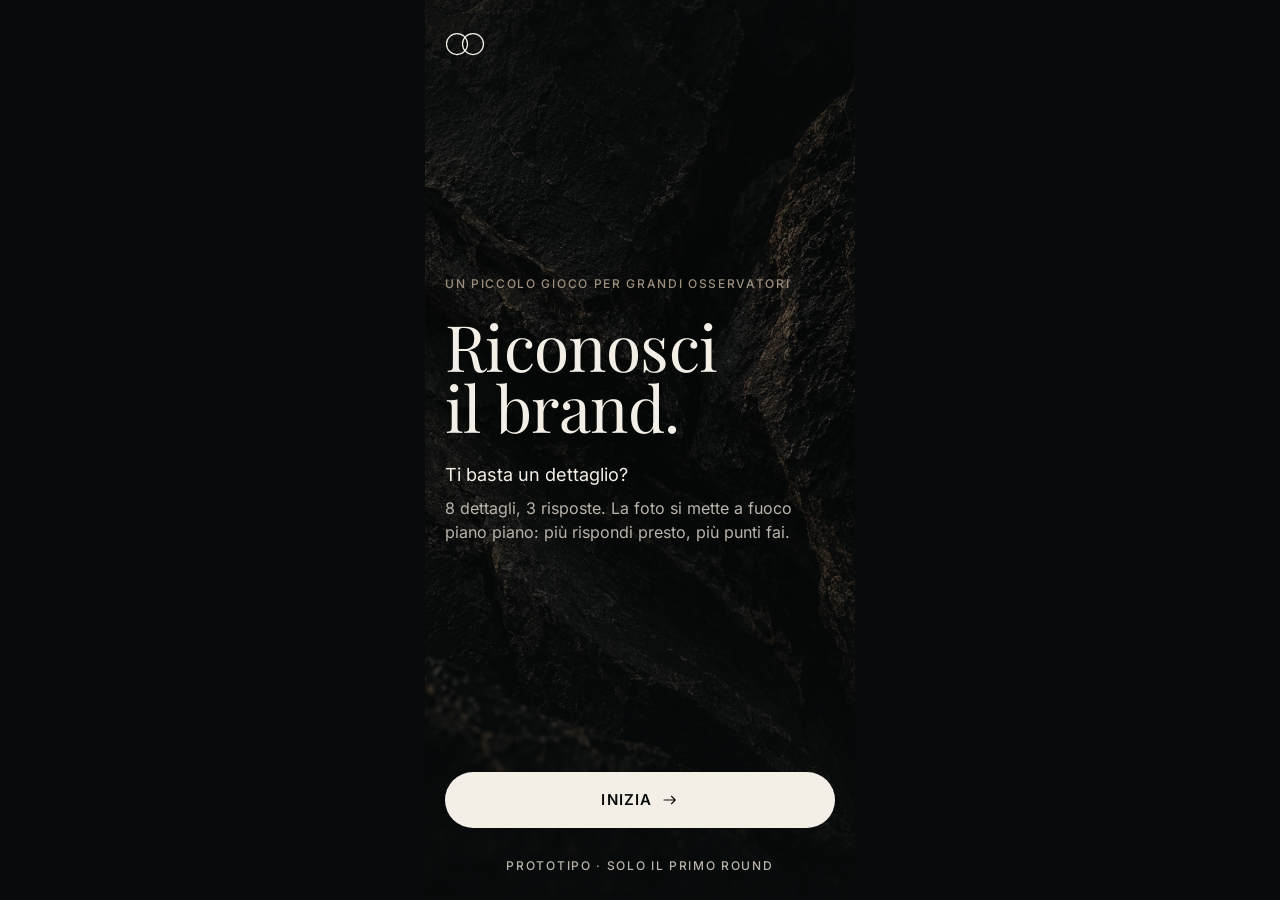
==== riconosci-il-brand/index.html @ 3d75e9bb "Riconosci il brand: prototipo del primo round (sfocatura progressiva, A/B/C, timer) Nuovo gioco nell" ====
<!doctype html>
<html lang="it">
<head>
  <meta charset="utf-8">
  <meta name="viewport" content="width=device-width, initial-scale=1, viewport-fit=cover">
  <meta name="theme-color" content="#080B0B">
  <meta name="color-scheme" content="dark">
  <meta name="robots" content="noindex">
  <title>Riconosci il brand</title>
  <meta name="description" content="Un brand si riconosce da un dettaglio.">
  <link rel="icon" href="assets/icons/favicon.svg" type="image/svg+xml">
  <link rel="stylesheet" href="css/style.css">
  <style>
    /* Prototipo del nuovo gioco: un round dimostrativo, stessa grafica di "Esiste davvero?". */
    .dt { display: flex; flex-direction: column; height: 100svh; max-width: 430px; margin: 0 auto; padding-top: env(safe-area-inset-top); }
    .dt .media { flex: 1 1 auto; min-height: 180px; height: auto; max-height: min(125vw, 537px); }
    .dt .media img {
      opacity: 1; transform-origin: var(--focus, 50% 50%);
      transform: scale(var(--zoom, 2.6)); filter: blur(calc(var(--blur, 1) * 22px));
      will-change: filter, transform;
    }
    .dt .media.is-revealed img { transition: transform 900ms var(--ease), filter 500ms var(--ease); }

    /* Timer: numero in alto a destra + barra che si consuma sotto l'immagine */
    .timer {
      position: absolute; top: var(--s4); right: var(--gutter); z-index: 1;
      min-width: 64px; padding: 10px var(--s3); border-radius: var(--r-pill);
      background: rgba(8, 11, 11, 0.72); border: 1px solid var(--border-strong);
      font: 600 15px/1 var(--sans); font-variant-numeric: tabular-nums; text-align: center; letter-spacing: 0.02em;
    }
    .timer.is-low { border-color: var(--wrong); color: var(--wrong); }
    .timebar { height: 3px; background: var(--border); }
    .timebar span { display: block; height: 100%; width: 100%; background: var(--text); transform-origin: left center; transform: scaleX(var(--left, 1)); }
    .timebar.is-low span { background: var(--wrong); }

    /* Conto alla rovescia iniziale */
    .countdown {
      position: absolute; inset: 0; z-index: 2; display: grid; place-items: center; text-align: center;
      background: rgba(8, 11, 11, 0.35);
    }
    .countdown__n { font-family: var(--serif); font-size: 96px; line-height: 1; }
    .countdown__n.is-pop { animation: pop 900ms var(--ease) both; }
    @keyframes pop { from { opacity: 0; transform: scale(1.4); } 30% { opacity: 1; transform: scale(1); } to { opacity: 0; transform: scale(0.92); } }
    .countdown .btn { width: auto; }

    .dt .round__body { flex: 0 0 auto; padding-top: var(--s4); padding-bottom: var(--s3); }
    .dt .prompt { color: var(--text-muted); }

    /* Tre risposte A / B / C */
    .options { display: grid; gap: var(--s2); }
    .opt {
      display: flex; align-items: center; gap: var(--s3); width: 100%; min-height: 52px;
      padding: 0 var(--s4) 0 var(--s2); border-radius: var(--r-pill);
      background: var(--surface-2); border: 1px solid var(--border-strong); color: var(--text);
      font: 500 16px/1.2 var(--sans); text-align: left; cursor: pointer;
      transition: opacity var(--dur-base) var(--ease), border-color var(--dur-press) var(--ease), background var(--dur-base) var(--ease), transform var(--dur-press) var(--ease);
    }
    .opt:active { transform: scale(0.98); }
    .opt__key {
      flex: none; width: 36px; height: 36px; border-radius: 50%; display: grid; place-items: center;
      border: 1px solid var(--border-strong); font: 600 13px/1 var(--sans); letter-spacing: 0.04em;
    }
    .opt__icon { margin-left: auto; width: 18px; height: 18px; display: none; }
    .opt[aria-disabled="true"] { cursor: default; transform: none; }
    .opt.is-dim { opacity: 0.35; }
    .opt.is-right { border-color: var(--correct); background: rgba(151, 197, 158, 0.16); }
    .opt.is-right .opt__key { background: var(--correct); color: var(--bg); border-color: var(--correct); }
    .opt.is-wrong { border-color: var(--wrong); background: rgba(199, 142, 120, 0.16); }
    .opt.is-wrong .opt__key { background: var(--wrong); color: var(--bg); border-color: var(--wrong); }
    .opt.is-right .opt__icon, .opt.is-wrong .opt__icon { display: block; }

    /* Esito */
    .result-line { display: flex; align-items: baseline; justify-content: space-between; gap: var(--s3); }
    .points { font-family: var(--serif); font-size: 40px; line-height: 1; font-variant-numeric: tabular-nums lining-nums; }
    .points.is-zero { color: var(--text-muted); }
    .dt .actions { position: static; background: none; padding-top: var(--s3); }
    .dt [data-phase="play"] .actions-next { display: none; }

    .proto-note { text-align: center; margin-top: var(--s2); }
    /* Dopo la risposta: via timer e nota, così testo e pulsante entrano anche su schermi bassi */
    .dt[data-phase="result"] .timer, .dt[data-phase="result"] .proto-note { display: none; }
    @media (max-height: 700px) { .dt[data-phase="result"] [data-result-text] { font-size: 15px; } .dt[data-phase="result"] .opt { min-height: 44px; } }
    @media (max-height: 640px) { .opt { min-height: 46px; } .opt__key { width: 32px; height: 32px; } .points { font-size: 32px; } }
    @media (prefers-reduced-motion: reduce) { .countdown__n.is-pop { animation: none; } }
  </style>
</head>
<body>
  <svg width="0" height="0" class="sprite" aria-hidden="true" focusable="false">
    <symbol id="i-logo" viewBox="0 0 40 24"><circle cx="12" cy="12" r="10.5" fill="none" stroke="currentColor" stroke-width="1.25"/><circle cx="28" cy="12" r="10.5" fill="none" stroke="currentColor" stroke-width="1.25"/></symbol>
    <symbol id="i-tick" viewBox="0 0 24 24"><path d="m5 12.5 4.5 4.5L19 7.5" fill="none" stroke="currentColor" stroke-width="1.75" stroke-linecap="round" stroke-linejoin="round"/></symbol>
    <symbol id="i-miss" viewBox="0 0 24 24"><circle cx="12" cy="12" r="8.5" fill="none" stroke="currentColor" stroke-width="1.5"/><path d="M8.5 12h7" stroke="currentColor" stroke-width="1.5" stroke-linecap="round"/></symbol>
    <symbol id="i-arrow" viewBox="0 0 24 24"><path d="M4 12h15m-5-5 5 5-5 5" fill="none" stroke="currentColor" stroke-width="1.5" stroke-linecap="round" stroke-linejoin="round"/></symbol>
  </svg>

  <section class="screen screen--splash" data-splash style="max-width: 430px; margin: 0 auto;">
    <div class="splash__bg" aria-hidden="true"></div>
    <div class="screen__body">
      <svg class="logo" aria-hidden="true"><use href="#i-logo"/></svg>
      <div class="splash__content">
        <p class="t-meta accent splash__eyebrow">Un piccolo gioco per grandi osservatori</p>
        <h1 class="t-display">Riconosci<br>il brand.</h1>
        <p class="t-lead">Ti basta un dettaglio?</p>
        <p class="t-body muted">8 dettagli, 3 risposte. La foto si mette a fuoco piano piano: più rispondi presto, più punti fai.</p>
      </div>
    </div>
    <div class="actions">
      <button type="button" class="btn btn--primary" data-go>Inizia <svg aria-hidden="true"><use href="#i-arrow"/></svg></button>
      <p class="t-meta muted splash__footer">Prototipo · solo il primo round</p>
    </div>
  </section>

  <main class="dt" data-root data-phase="ready" hidden>
    <header class="round__header">
      <div class="round__top"><span class="home" aria-hidden="true"><svg class="logo"><use href="#i-logo"/></svg></span><p class="t-meta">Round 1 di 8</p></div>
      <div class="progress"><span class="progress__fill" style="width:12.5%"></span></div>
    </header>

    <figure class="media" data-media>
      <img data-img src="assets/images/placeholder-orologio.webp" alt="Dettaglio ravvicinato di un prodotto, sfocato." draggable="false">
      <span class="timer" data-timer aria-hidden="true">10,0</span>
      <div class="countdown" data-countdown>
        <button type="button" class="btn btn--primary" data-start>Sono pronto</button>
      </div>
    </figure>
    <div class="timebar" data-timebar aria-hidden="true"><span></span></div>

    <div class="screen__body round__body" aria-live="polite">
      <div data-question>
        <p class="t-meta prompt">Di che brand è questo dettaglio?</p>
      </div>
      <div data-result hidden>
        <div class="result-line">
          <p class="verdict t-meta" data-verdict><svg class="icon" aria-hidden="true"><use data-verdict-icon href="#i-tick"/></svg><span data-verdict-text></span></p>
          <p class="points" data-points>+0</p>
        </div>
        <p class="t-body muted" data-result-text></p>
      </div>
    </div>

    <div class="actions">
      <div class="options" data-options role="group" aria-label="Di che brand è questo dettaglio?">
        <button type="button" class="opt" data-opt="0" aria-disabled="true"><span class="opt__key">A</span><span data-label>Omega</span><svg class="opt__icon" aria-hidden="true"><use href="#i-tick"/></svg></button>
        <button type="button" class="opt" data-opt="1" aria-disabled="true"><span class="opt__key">B</span><span data-label>Rolex</span><svg class="opt__icon" aria-hidden="true"><use href="#i-tick"/></svg></button>
        <button type="button" class="opt" data-opt="2" aria-disabled="true"><span class="opt__key">C</span><span data-label>Tudor</span><svg class="opt__icon" aria-hidden="true"><use href="#i-tick"/></svg></button>
      </div>
      <button type="button" class="btn btn--primary" data-again hidden>Riprova il round <svg aria-hidden="true"><use href="#i-arrow"/></svg></button>
      <p class="t-small muted proto-note">Prototipo · immagine segnaposto</p>
    </div>
  </main>

  <script>
  (function () {
    /* Dati del round: in produzione arriveranno da un file come products.js */
    var ROUND = {
      correct: 1,
      focus: "76% 50%",          // punto del dettaglio da cui parte lo zoom
      zoom: 3,                 // ingrandimento iniziale (dettaglio)
      text: "Lunetta girevole, lente sulla data, indici luminosi: un dettaglio basta. Immagine e testo sono segnaposto, qui andranno le tue foto."
    };
    var DURATION = 10000;        // 10 secondi
    var MAX = 100, MIN = 10;     // punti: 100 se rispondi subito, 10 all'ultimo istante

    var $ = function (s) { return document.querySelector(s); };
    var root = $("[data-root]"), media = $("[data-media]"), img = $("[data-img]");
    var timer = $("[data-timer]"), bar = $("[data-timebar]"), cd = $("[data-countdown]");
    var opts = Array.prototype.slice.call(document.querySelectorAll("[data-opt]"));
    var t0 = 0, raf = 0, done = false;
    var reduce = matchMedia("(prefers-reduced-motion: reduce)").matches;

    media.style.setProperty("--focus", ROUND.focus);

    function setProgress(p) {               // p da 0 (inizio) a 1 (fine)
      var sharp = Math.pow(1 - p, 1.5);     // all'inizio sfoca molto, poi si chiarisce sempre più in fretta
      media.style.setProperty("--blur", sharp.toFixed(3));
      media.style.setProperty("--zoom", (ROUND.zoom - (ROUND.zoom - 1.8) * p).toFixed(3));
      var left = Math.max(0, 1 - p);
      bar.style.setProperty("--left", left.toFixed(4));
      timer.textContent = (left * DURATION / 1000).toFixed(1).replace(".", ",");
      var low = left < 0.3;
      timer.classList.toggle("is-low", low); bar.classList.toggle("is-low", low);
    }

    function reset() {
      done = false; cancelAnimationFrame(raf);
      root.setAttribute("data-phase", "ready");
      media.classList.remove("is-revealed");
      setProgress(0);
      opts.forEach(function (o) { o.className = "opt"; o.setAttribute("aria-disabled", "true"); });
      $("[data-question]").hidden = false; $("[data-result]").hidden = true;
      $("[data-options]").hidden = false; $("[data-again]").hidden = true;
      cd.hidden = false; cd.innerHTML = '<button type="button" class="btn btn--primary" data-start>Sono pronto</button>';
    }

    function countdown() {
      var n = 3;
      function step() {
        if (n === 0) { cd.hidden = true; start(); return; }
        cd.innerHTML = '<span class="countdown__n is-pop">' + n + "</span>";
        n--; setTimeout(step, reduce ? 300 : 800);
      }
      step();
    }

    function start() {
      root.setAttribute("data-phase", "play");
      opts.forEach(function (o) { o.removeAttribute("aria-disabled"); });
      t0 = performance.now();
      (function tick(now) {
        var p = Math.min(1, (now - t0) / DURATION);
        setProgress(p);
        if (p >= 1) { finish(null, p); return; }
        raf = requestAnimationFrame(tick);
      })(t0);
    }

    function finish(choice, p) {
      if (done) return; done = true; cancelAnimationFrame(raf);
      root.setAttribute("data-phase", "result");
      var correct = choice === ROUND.correct;
      var pts = correct ? Math.round(MAX - (MAX - MIN) * p) : 0;
      if (navigator.vibrate) navigator.vibrate(correct ? 12 : [10, 40, 10]);

      // Rivelazione: la foto va a fuoco e si allarga sul prodotto intero
      media.classList.add("is-revealed");
      media.style.setProperty("--blur", 0); media.style.setProperty("--zoom", 1);

      opts.forEach(function (o, k) {
        o.setAttribute("aria-disabled", "true");
        if (k === ROUND.correct) { o.classList.add("is-right"); o.querySelector("use").setAttribute("href", "#i-tick"); }
        else if (k === choice) { o.classList.add("is-wrong"); o.querySelector("use").setAttribute("href", "#i-miss"); }
        else o.classList.add("is-dim");
      });

      $("[data-verdict-icon]").setAttribute("href", correct ? "#i-tick" : "#i-miss");
      $("[data-verdict-text]").textContent = choice === null ? "Tempo scaduto." : (correct ? "Esatto." : "Non proprio.");
      var pe = $("[data-points]"); pe.textContent = "+" + pts; pe.classList.toggle("is-zero", !pts);
      $("[data-result-text]").textContent = correct
        ? "Riconosciuto in " + (p * DURATION / 1000).toFixed(1).replace(".", ",") + " secondi. " + ROUND.text
        : ROUND.text;
      $("[data-question]").hidden = true; $("[data-result]").hidden = false;
      setTimeout(function () { $("[data-again]").hidden = false; }, reduce ? 0 : 600);
    }

    document.addEventListener("click", function (e) {
      if (e.target.closest("[data-go]")) { $("[data-splash]").hidden = true; root.hidden = false; window.scrollTo(0, 0); return; }
      if (e.target.closest("[data-start]")) { countdown(); return; }
      if (e.target.closest("[data-again]")) { reset(); return; }
      var o = e.target.closest("[data-opt]");
      if (o && o.getAttribute("aria-disabled") !== "true") {
        finish(+o.getAttribute("data-opt"), Math.min(1, (performance.now() - t0) / DURATION));
      }
    });

    reset();
  })();
  </script>
</body>
</html>
---- riconosci-il-brand/css/style.css ----
/* =========================================================
   ESISTE DAVVERO? — stile unico
   Token approvati in fase 2
   ========================================================= */

/* Font ospitati nel progetto (licenza OFL) */
@font-face { font-family: "Playfair Display"; src: url("../assets/fonts/playfair-display-latin-400-normal.woff2") format("woff2"); font-weight: 400; font-style: normal; font-display: swap; }
@font-face { font-family: "Playfair Display"; src: url("../assets/fonts/playfair-display-latin-400-italic.woff2") format("woff2"); font-weight: 400; font-style: italic; font-display: swap; }
@font-face { font-family: "Inter"; src: url("../assets/fonts/inter-latin-400-normal.woff2") format("woff2"); font-weight: 400; font-style: normal; font-display: swap; }
@font-face { font-family: "Inter"; src: url("../assets/fonts/inter-latin-500-normal.woff2") format("woff2"); font-weight: 500; font-style: normal; font-display: swap; }
@font-face { font-family: "Inter"; src: url("../assets/fonts/inter-latin-600-normal.woff2") format("woff2"); font-weight: 600; font-style: normal; font-display: swap; }

:root {
  /* Colori */
  --bg: #080B0B;
  --surface: #151817;
  --surface-2: #222524;
  --text: #F3EFE7;
  --text-muted: #B9B4AB;
  --accent: #9C8F7F;
  --border: rgba(243, 239, 231, 0.28);
  --border-strong: rgba(243, 239, 231, 0.45);
  --correct: #97C59E;
  --wrong: #C78E78;
  --focus: #F3EFE7;

  /* Font */
  --serif: "Playfair Display", Georgia, "Times New Roman", serif;
  --sans: "Inter", Arial, Helvetica, sans-serif;

  /* Spaziature (passi di 4) */
  --s1: 4px; --s2: 8px; --s3: 12px; --s4: 16px; --s6: 24px; --s8: 32px; --s12: 48px; --s16: 64px;
  --gutter: 16px;

  /* Forme */
  --r-pill: 999px;
  --r-card: 16px;
  --tap: 48px;
  --btn-h: 56px;

  /* Motion */
  --dur-press: 120ms;
  --dur-base: 300ms;
  --dur-reveal: 350ms;
  --shift: 8px;
  --ease: cubic-bezier(0.2, 0.7, 0.2, 1);

  /* Spazio verticale riservato a testi e pulsanti nel round */
  --round-chrome: 392px;
}

@media (min-width: 360px) { :root { --gutter: 20px; } }

/* ---------- Base ---------- */
*, *::before, *::after { box-sizing: border-box; }
html { -webkit-text-size-adjust: 100%; text-size-adjust: 100%; background: var(--bg); }
body {
  margin: 0;
  min-height: 100svh;
  background: var(--bg);
  color: var(--text);
  font-family: var(--sans);
  font-size: 16px;
  line-height: 1.5;
  -webkit-font-smoothing: antialiased;
  -webkit-tap-highlight-color: transparent;
}
h1, h2, p, ol, figure { margin: 0; }
img, svg { display: block; }
button, input { font: inherit; color: inherit; }
[hidden] { display: none !important; }

/* Superfici del browser nella palette */
::selection { background: var(--accent); color: var(--bg); }
input { caret-color: var(--text); }
html { scrollbar-color: var(--surface-2) var(--bg); }
.icon { width: 16px; height: 16px; flex: none; }
.sprite { position: absolute; width: 0; height: 0; overflow: hidden; }
.sr-only { position: absolute; width: 1px; height: 1px; margin: -1px; overflow: hidden; clip: rect(0 0 0 0); white-space: nowrap; border: 0; }

:focus { outline: none; }
:focus-visible { outline: 2px solid var(--focus); outline-offset: 3px; border-radius: 4px; }
/* I titoli ricevono il focus solo per orientare lo screen reader: niente anello visibile */
[tabindex="-1"]:focus, [tabindex="-1"]:focus-visible { outline: none; }

/* ---------- Tipografia ---------- */
.t-display { font-family: var(--serif); font-weight: 400; font-size: clamp(52px, 16vw, 64px); line-height: 0.95; letter-spacing: -0.01em; }
.t-score, .t-band, .bar__label { font-variant-numeric: tabular-nums lining-nums; }
.t-score   { font-family: var(--serif); font-weight: 400; font-size: clamp(72px, 22vw, 88px); line-height: 1; letter-spacing: -0.02em; }
.t-h1      { font-family: var(--serif); font-weight: 400; font-size: clamp(30px, 9vw, 36px); line-height: 1.1; text-wrap: balance; }
.t-product { font-family: var(--serif); font-weight: 400; font-size: clamp(28px, 8.4vw, 34px); line-height: 1.1; letter-spacing: 0.02em;
             display: -webkit-box; -webkit-line-clamp: 2; -webkit-box-orient: vertical; overflow: hidden; overflow-wrap: anywhere; }
.t-band    { font-family: var(--serif); font-weight: 400; font-size: 28px; line-height: 1; }
.t-quote   { font-family: var(--serif); font-style: italic; font-weight: 400; font-size: clamp(20px, 6vw, 22px); line-height: 1.3; text-wrap: balance; }
.t-lead    { font-size: 18px; line-height: 1.45; }
.t-body    { font-size: 16px; line-height: 1.5; }
.t-small   { font-size: 14px; line-height: 1.45; }
.t-meta    { font-size: 12px; line-height: 1.4; font-weight: 500; text-transform: uppercase; letter-spacing: 0.14em; }
.muted  { color: var(--text-muted); }
.accent { color: var(--accent); }

/* ---------- Guard: desktop e landscape ---------- */
.desktop-block, .landscape-block { display: none; }

html[data-mode="desktop"] .app,
html[data-mode="landscape"] .app { display: none; }

html[data-mode="desktop"] .desktop-block {
  display: grid; place-items: center; min-height: 100svh; padding: var(--s12) var(--s6);
  text-align: center;
}
.desktop-block__inner { max-width: 420px; display: grid; justify-items: center; gap: var(--s6); }
.desktop-block .qr { width: 200px; height: 200px; padding: 0; }
.desktop-block .url { color: var(--text-muted); user-select: all; text-transform: none; letter-spacing: 0.04em; font-size: 14px; }

html[data-mode="landscape"] .landscape-block {
  display: grid; place-content: center; justify-items: center; gap: var(--s3);
  position: fixed; inset: 0; z-index: 10; background: var(--bg); padding: var(--s6); text-align: center;
}
.landscape-block__icon { width: 48px; height: 48px; color: var(--accent); }

/* Fallback senza JavaScript */
@media (min-width: 601px) {
  html:not([data-mode]) .app { display: none; }
  html:not([data-mode]) .desktop-block { display: grid; place-items: center; min-height: 100svh; text-align: center; padding: var(--s12) var(--s6); }
}

/* ---------- Logo ---------- */
.logo { width: 40px; height: 24px; color: var(--text); }

/* ---------- Schermate ---------- */
.app { max-width: 430px; margin: 0 auto; min-height: 100svh; position: relative; }

.screen {
  display: flex; flex-direction: column;
  min-height: 100svh;
  padding-top: env(safe-area-inset-top);
  animation: screen-in var(--dur-base) var(--ease) both;
}
.screen__form { display: flex; flex-direction: column; flex: 1; }
.screen__body {
  flex: 1;
  display: flex; flex-direction: column; gap: var(--s4);
  padding: var(--s8) var(--gutter) var(--s6);
}

@keyframes screen-in {
  from { opacity: 0; transform: translateY(var(--shift)); }
  to   { opacity: 1; transform: none; }
}

/* Barra azioni sempre visibile in basso */
.actions {
  position: sticky; bottom: 0; z-index: 2;
  display: grid; gap: var(--s3);
  padding: var(--s4) var(--gutter) calc(var(--s4) + env(safe-area-inset-bottom));
  background: linear-gradient(to bottom, rgba(8, 11, 11, 0) 0, var(--bg) var(--s4));
}

/* ---------- Pulsanti ---------- */
.btn {
  display: inline-flex; align-items: center; justify-content: center; gap: var(--s2);
  min-height: var(--btn-h); width: 100%;
  padding: 0 var(--s6);
  border-radius: var(--r-pill);
  border: 1px solid transparent;
  font-family: var(--sans); font-size: 15px; font-weight: 600; line-height: 1;
  text-transform: uppercase; letter-spacing: 0.08em;
  cursor: pointer; user-select: none; touch-action: manipulation;
  transition: transform var(--dur-press) var(--ease), opacity var(--dur-press) var(--ease), border-color var(--dur-press) var(--ease);
}
.btn svg { width: 18px; height: 18px; flex: none; }
.btn:active { transform: scale(0.98); }
@media (hover: hover) {
  .btn--primary:hover { opacity: 0.88; }
  .btn--choice:not([aria-disabled="true"]):hover { border-color: var(--text); }
  .btn--text:hover { text-decoration-color: var(--text); }
}
.btn[aria-disabled="true"], .btn:disabled { opacity: 0.4; cursor: default; transform: none; }

.btn--primary { background: var(--text); color: var(--bg); }

.btn--choice {
  background: var(--surface-2); color: var(--text);
  border-color: var(--border-strong);
}
.btn--choice.is-selected { border: 2px solid var(--text); opacity: 1; }
.btn__tick { width: 16px; height: 16px; display: none; }
.btn--choice.is-selected .btn__tick { display: block; }
.btn--choice[aria-disabled="true"]:not(.is-selected) { opacity: 0.4; }

.btn--text {
  background: none; color: var(--text); min-height: var(--tap); width: auto; justify-self: center;
  text-transform: none; letter-spacing: 0; font-weight: 500; font-size: 16px;
  text-decoration: underline; text-underline-offset: 4px; text-decoration-color: var(--border-strong);
}
.btn--text:active { opacity: 0.7; transform: none; }

.choices { display: grid; grid-template-columns: 1fr 1fr; gap: var(--s3); }
.choices .btn { padding: 0 var(--s2); }

/* ---------- Torna all'inizio (logo) ---------- */
.topbar { padding: var(--s2) var(--gutter) 0; }
.topbar + .screen__body, .topbar + .screen__form .screen__body { padding-top: var(--s4); }
.home {
  width: var(--tap); height: var(--tap); margin-left: -12px;
  display: grid; place-items: center;
  background: none; border: 0; border-radius: 12px; color: var(--text); cursor: pointer;
  transition: opacity var(--dur-press) var(--ease);
}
.home:active { opacity: 0.6; }
.round__top { display: flex; align-items: center; gap: var(--s1); margin: calc(var(--s3) * -1) 0 calc(var(--s1) * -1); }
.screen--splash [data-action="splash-secondary"] { margin-top: calc(var(--s2) * -1); }

/* ---------- Splash ---------- */
.screen--splash { position: relative; overflow: hidden; }
.screen--splash .screen__body { justify-content: center; gap: 0; position: relative; z-index: 1; padding-bottom: var(--s8); }
.screen--splash .logo { position: absolute; top: var(--s8); left: var(--gutter); }
.splash__content { display: grid; padding-top: var(--s16); }
.splash__eyebrow { margin-bottom: var(--s6); }
.screen--splash .t-display { margin-bottom: var(--s6); }
.screen--splash .t-lead { margin-bottom: var(--s2); color: var(--text); }
.splash__bg {
  position: absolute; inset: 0;
  background: url("../assets/images/09-background-dark-stone.webp") center 40% / cover no-repeat;
  opacity: 0.6;
}
.splash__bg::after {
  content: ""; position: absolute; inset: 0;
  background: linear-gradient(to bottom, rgba(8, 11, 11, 0.7) 0, rgba(8, 11, 11, 0.35) 35%, rgba(8, 11, 11, 0.45) 60%, rgba(8, 11, 11, 0.9) 100%);
}
.screen--splash .actions { background: none; padding-bottom: calc(var(--s6) + env(safe-area-inset-bottom)); }
.splash__footer { text-align: center; line-height: 1.7; margin-top: var(--s4); }

/* ---------- Nickname ---------- */
.field { display: grid; gap: var(--s2); margin-top: var(--s4); }
.field__label { font-size: 14px; font-weight: 500; color: var(--text); }
.field__input {
  height: var(--btn-h); width: 100%;
  padding: 0 var(--s4);
  background: var(--surface); color: var(--text);
  border: 1px solid var(--border-strong); border-radius: var(--r-card);
  font-size: 16px; /* evita lo zoom automatico su iOS */
  transition: border-color var(--dur-press) var(--ease);
}
.field__input::placeholder { color: var(--text-muted); opacity: 0.8; }
.field__input:focus-visible { outline: 2px solid var(--focus); outline-offset: 3px; border-color: var(--text); }
.field__input[aria-invalid="true"] { border-color: var(--wrong); }
.field__error { min-height: 0; color: var(--wrong); font-size: 14px; }
.field__error { display: flex; gap: var(--s2); align-items: flex-start; }
.field__error .icon { width: 16px; height: 16px; flex: none; margin-top: 2px; }

/* ---------- Istruzioni ---------- */
.steps { list-style: none; padding: 0; margin: var(--s4) 0; display: grid; gap: var(--s4); counter-reset: step; }
.steps li { display: grid; grid-template-columns: 24px 1fr; gap: var(--s4); align-items: center; counter-increment: step; }
.steps svg { width: 24px; height: 24px; color: var(--accent); }
.steps span::before { content: counter(step) " "; color: var(--accent); font-weight: 500; margin-right: var(--s1); }

/* ---------- Round ---------- */
.round__header { padding: var(--s4) var(--gutter) var(--s3); display: grid; gap: var(--s3); }
.progress { height: 2px; background: var(--border); border-radius: 2px; overflow: hidden; }
.progress__fill { display: block; height: 100%; width: 0; background: var(--text); transition: width var(--dur-base) var(--ease); }

.media {
  position: relative;
  width: 100%;
  height: clamp(170px, calc(100svh - var(--round-chrome)), min(125vw, 537px));
  background: var(--surface);
  overflow: hidden;
}
.media img { width: 100%; height: 100%; object-fit: cover; opacity: 0; transition: opacity var(--dur-base) var(--ease); }
.media img.is-loaded { opacity: 1; }
.media__fallback {
  position: absolute; inset: 0; display: grid; place-items: center; padding: var(--s6);
  text-align: center; color: var(--text-muted);
  font-family: var(--serif); font-size: 22px; font-weight: 400; letter-spacing: 0.04em; text-transform: none;
}
.pill {
  position: absolute; top: var(--s4); left: var(--gutter); z-index: 1;
  display: inline-flex; align-items: center; gap: var(--s2);
  padding: 10px var(--s4);
  border-radius: var(--r-pill);
  background: var(--text); color: var(--bg);
  box-shadow: 0 4px 16px rgba(8, 11, 11, 0.35);
  font-size: 13px; font-weight: 600; letter-spacing: 0.14em; text-transform: uppercase; line-height: 1;
  animation: reveal-in var(--dur-reveal) var(--ease) both;
}
/* Colore = verità del prodotto: verde esiste, terracotta non esiste */
.media.is-exists .pill { background: var(--correct); }
.media.is-not-exists .pill { background: var(--wrong); }
.round__body { padding-top: var(--s6); padding-bottom: var(--s8); gap: 0; }
.round__info { display: grid; gap: 0; }
.round__reveal { display: grid; gap: var(--s2); }
.round__reveal > * { animation: reveal-in var(--dur-reveal) var(--ease) both; }
.round__reveal > :nth-child(2) { animation-delay: 60ms; }
.round__reveal > :nth-child(3) { animation-delay: 120ms; }
.round__reveal > :nth-child(4) { animation-delay: 180ms; }
.round__reveal > :nth-child(5) { animation-delay: 240ms; }
.round__product { font-size: 17px; font-weight: 500; line-height: 1.35; color: var(--text); margin-top: var(--s2); }
.round__info [data-description] { margin-top: var(--s4); }
.round__info [data-category] { margin-top: var(--s6); }

.verdict { display: inline-flex; align-items: center; gap: var(--s2); }
.verdict .icon { width: 16px; height: 16px; }
/* Esatto / Non proprio: neutro, il colore resta riservato a esiste / non esiste */
.verdict { color: var(--text); }
.round__reveal [data-payoff] { margin-top: var(--s4); color: var(--text); }
.round__reveal [data-payoff] + [data-transition] { margin-top: 0; font-size: 18px; }
.round__reveal [data-transition] { margin-top: var(--s4); color: var(--text-muted); }

@keyframes reveal-in {
  from { opacity: 0; transform: translateY(var(--shift)); filter: blur(4px); }
  to   { opacity: 1; transform: none; filter: blur(0); }
}

/* ---------- Risultato ---------- */
.screen--result .screen__body { justify-content: center; text-align: left; }
.result .t-score { margin: var(--s2) 0 var(--s4); }
.replay-note { margin-top: var(--s2); }

/* Riga di stato */
.status { display: flex; flex-wrap: wrap; align-items: center; gap: var(--s2) var(--s3); margin-top: var(--s6); color: var(--text-muted); font-size: 14px; min-height: var(--tap); }
.status:empty { display: none; }
.status.is-ok { color: var(--correct); }
.status .btn--text { font-size: 14px; }

/* ---------- Graduatoria ---------- */
.mock-badge { color: var(--accent); margin-top: var(--s4); }
.board { margin-top: var(--s4); }
.band { display: grid; grid-template-columns: 72px 1fr; gap: var(--s4); padding: var(--s4) 0; border-top: 1px solid var(--border); }
.band:last-child { border-bottom: 1px solid var(--border); }
.band__score { padding-top: 2px; }
.band__names { list-style: none; padding: 0; margin: 0; display: grid; gap: var(--s1); }
.band__names li { padding: var(--s1) var(--s2); margin-left: calc(var(--s2) * -1); border-radius: 8px; overflow-wrap: anywhere; }
.band__names li.is-me { background: var(--surface-2); font-weight: 600; }
.band__names .me-tag { font-weight: 400; color: var(--text-muted); }

.placeholder-row { height: 64px; border-top: 1px solid var(--border); position: relative; }
.placeholder-row::after { content: ""; position: absolute; left: 0; top: 16px; width: 56px; height: 28px; border-radius: 6px; background: var(--surface); }
.placeholder-row::before { content: ""; position: absolute; left: 88px; top: 20px; width: 50%; height: 16px; border-radius: 6px; background: var(--surface); }
.message { padding: var(--s6) 0; display: grid; gap: var(--s3); justify-items: start; }

/* ---------- Statistiche ---------- */
.stats { display: grid; gap: var(--s8); margin-top: var(--s4); }
.stats__total { display: flex; align-items: baseline; gap: var(--s3); }
.stats__total .t-band { font-size: 44px; }
.stats__pair { display: grid; gap: var(--s3); }
.stats__pair p { display: grid; gap: 2px; }
.stats__group { display: grid; gap: var(--s3); }
.bar { display: grid; gap: 6px; }
.bar__label { display: flex; justify-content: space-between; gap: var(--s3); font-size: 14px; }
.bar__label span:last-child { color: var(--text-muted); font-variant-numeric: tabular-nums; }
.bar__track { height: 6px; background: var(--surface-2); border-radius: 3px; overflow: hidden; }
.bar__fill { display: block; height: 100%; background: var(--accent); border-radius: 3px; transform-origin: left; animation: bar-in var(--dur-base) var(--ease) both; }
.closing { text-align: center; padding: var(--s8) 0 var(--s4); color: var(--text); }
@keyframes bar-in { from { transform: scaleX(0); } to { transform: scaleX(1); } }

/* ---------- Banner offline ---------- */
.offline-banner {
  position: sticky; top: 0; z-index: 5;
  padding: calc(var(--s3) + env(safe-area-inset-top)) var(--gutter) var(--s3);
  background: var(--surface-2); color: var(--text); font-size: 14px;
  border-bottom: 1px solid var(--border);
}

/* ---------- Anteprima per la revisione su desktop (#anteprima) ---------- */
html[data-preview] body { display: grid; place-items: center; min-height: 100svh; padding: 24px 0; }
html[data-preview] .app {
  width: 390px; max-width: 100%; height: min(844px, calc(100svh - 48px)); min-height: 0;
  overflow-y: auto; overscroll-behavior: contain;
  border: 1px solid var(--border-strong); border-radius: 32px;
}
html[data-preview] .screen { min-height: 100%; }
html[data-preview] .app::-webkit-scrollbar { width: 0; }

/* ---------- Movimento ridotto ---------- */
@media (prefers-reduced-motion: reduce) {
  *, *::before, *::after { transition-duration: 150ms !important; animation-duration: 150ms !important; }
  .screen, .round__reveal > *, .pill { animation-name: fade-only; animation-delay: 0ms !important; }
  .bar__fill { animation: none; }
  .btn:active { transform: none; }
  @keyframes fade-only { from { opacity: 0; } to { opacity: 1; } }
}

/* Schermi bassi (es. iPhone SE): ritmo del round più compatto */
@media (max-height: 640px) {
  .round__body { padding-bottom: var(--s4); }
  .round__info [data-description] { margin-top: var(--s3); }
  .round__info [data-category] { margin-top: var(--s4); }
}

/* ---------- Cursore Esiste / Non esiste ---------- */
.slide {
  --x: 0; --knob: 52px;
  position: relative; height: 60px; border-radius: var(--r-pill);
  background: var(--surface-2); border: 1px solid var(--border-strong);
  overflow: hidden; touch-action: none; user-select: none; -webkit-user-select: none;
}
.slide__fill {
  position: absolute; top: 0; bottom: 0; width: 50%; pointer-events: none;
}
.slide__fill--yes {
  left: 50%; transform-origin: left center; transform: scaleX(max(var(--x), 0));
  background: linear-gradient(to right, rgba(151, 197, 158, 0.06), rgba(151, 197, 158, 0.38));
}
.slide__fill--no {
  left: 0; transform-origin: right center; transform: scaleX(max(calc(var(--x) * -1), 0));
  background: linear-gradient(to left, rgba(199, 142, 120, 0.06), rgba(199, 142, 120, 0.38));
}
.slide__label {
  position: absolute; top: 0; bottom: 0; display: flex; align-items: center;
  background: none; border: 0; cursor: pointer;
  font: 600 13px/1 var(--sans); letter-spacing: 0.08em; text-transform: uppercase;
}
.slide__label--no { left: 0; padding: 0 var(--s4) 0 18px; color: var(--wrong); opacity: calc(1 - max(var(--x), 0) * 1.4); }
.slide__label--yes { right: 0; padding: 0 18px 0 var(--s4); color: var(--correct); opacity: calc(1 + min(var(--x), 0) * 1.4); }
.slide__label:focus-visible { outline: 2px solid var(--text); outline-offset: -4px; border-radius: var(--r-pill); }
.slide__knob {
  position: absolute; top: 50%; left: 50%; width: var(--knob); height: var(--knob);
  margin: calc(var(--knob) / -2) 0 0 calc(var(--knob) / -2);
  border-radius: 50%; background: var(--knob-bg, var(--text)); color: var(--bg);
  display: grid; place-items: center; cursor: grab; touch-action: none;
  box-shadow: 0 4px 14px rgba(0, 0, 0, 0.4);
  transform: translateX(calc(var(--x) * var(--travel, 120px))) scale(var(--press, 1));
}
.slide__knob svg { width: 26px; height: 26px; }
.slide.is-dragging .slide__knob { cursor: grabbing; --press: 1.06; }
.slide.is-settling .slide__knob, .slide.is-settling .slide__fill, .slide.is-settling .slide__label {
  transition: transform 360ms var(--ease), opacity 360ms var(--ease);
}
.slide.is-done { pointer-events: none; }
@property --x { syntax: "<number>"; inherits: true; initial-value: 0; }
@keyframes slide-nudge { 0%, 100% { --x: 0; } 30% { --x: -0.22; } 65% { --x: 0.22; } }
.slide.is-nudging { animation: slide-nudge 1500ms var(--ease) 700ms both; }
@media (prefers-reduced-motion: reduce) { .slide.is-nudging { animation: none; } }
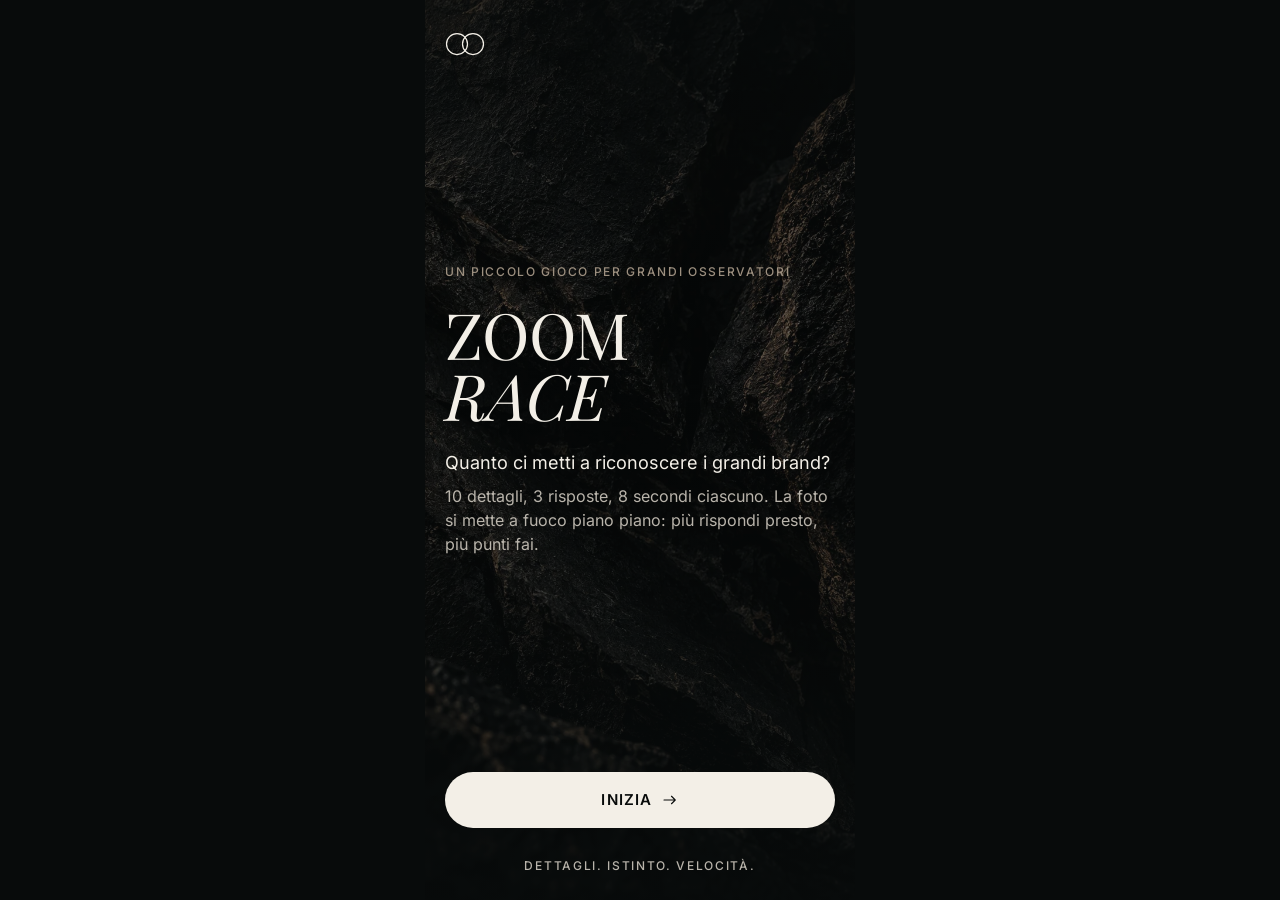
==== commit 44bb1f75: "Zoom Race: 10 round reali con blur 45→2 px in 8 s e punti a fasce - js/rounds.js: dataset dei 10 rou" ====
--- a/riconosci-il-brand/index.html
+++ b/riconosci-il-brand/index.html
@@ -6,19 +6,30 @@
   <meta name="theme-color" content="#080B0B">
   <meta name="color-scheme" content="dark">
   <meta name="robots" content="noindex">
-  <title>Riconosci il brand</title>
-  <meta name="description" content="Un brand si riconosce da un dettaglio.">
+  <title>Zoom Race</title>
+  <meta name="description" content="Quanto ci metti a riconoscere i grandi brand?">
   <link rel="icon" href="assets/icons/favicon.svg" type="image/svg+xml">
   <link rel="stylesheet" href="css/style.css">
   <style>
-    /* Prototipo del nuovo gioco: un round dimostrativo, stessa grafica di "Esiste davvero?". */
+    /* Zoom Race da telefono: 10 round, stessa grafica di "Esiste davvero?". */
+    .round__top { justify-content: space-between; }
+    .round__top .t-meta + .t-meta { margin-left: auto; color: var(--text); font-variant-numeric: tabular-nums; }
+    .screen--splash .t-display { text-transform: uppercase; }
+    .end { display: flex; flex-direction: column; gap: var(--s4); padding: var(--s8) var(--gutter) var(--s6); flex: 1; }
+    .end .t-score { margin: var(--s2) 0; }
+    .recap { list-style: none; margin: var(--s2) 0 0; padding: 0; border-top: 1px solid var(--border); }
+    .recap li { display: grid; grid-template-columns: 28px 1fr auto; gap: var(--s3); align-items: center; min-height: 40px; border-bottom: 1px solid var(--border); font-size: 15px; }
+    .recap .n { color: var(--text-muted); font-size: 12px; font-variant-numeric: tabular-nums; }
+    .recap .pts { font-variant-numeric: tabular-nums; }
+    .recap .pts.is-zero { color: var(--text-muted); }
     .dt { display: flex; flex-direction: column; height: 100svh; max-width: 430px; margin: 0 auto; padding-top: env(safe-area-inset-top); }
     .dt .media { flex: 1 1 auto; min-height: 180px; height: auto; max-height: min(125vw, 537px); }
     .dt .media img {
-      opacity: 1; transform-origin: var(--focus, 50% 50%);
-      transform: scale(var(--zoom, 2.6)); filter: blur(calc(var(--blur, 1) * 22px));
+      opacity: 1; object-position: var(--focus, 50% 50%); transform-origin: var(--focus, 50% 50%);
+      transform: scale(var(--zoom, 1)); filter: blur(var(--blur, 45px));
       will-change: filter, transform;
     }
+    .dt .media img.is-hidden { opacity: 0; }
     .dt .media.is-revealed img { transition: transform 900ms var(--ease), filter 500ms var(--ease); }
 
     /* Timer: numero in alto a destra + barra che si consuma sotto l'immagine */
@@ -98,26 +109,26 @@
       <svg class="logo" aria-hidden="true"><use href="#i-logo"/></svg>
       <div class="splash__content">
         <p class="t-meta accent splash__eyebrow">Un piccolo gioco per grandi osservatori</p>
-        <h1 class="t-display">Riconosci<br>il brand.</h1>
-        <p class="t-lead">Ti basta un dettaglio?</p>
-        <p class="t-body muted">8 dettagli, 3 risposte. La foto si mette a fuoco piano piano: più rispondi presto, più punti fai.</p>
+        <h1 class="t-display">Zoom<br><em>Race</em></h1>
+        <p class="t-lead">Quanto ci metti a riconoscere i grandi brand?</p>
+        <p class="t-body muted">10 dettagli, 3 risposte, 8 secondi ciascuno. La foto si mette a fuoco piano piano: più rispondi presto, più punti fai.</p>
       </div>
     </div>
     <div class="actions">
       <button type="button" class="btn btn--primary" data-go>Inizia <svg aria-hidden="true"><use href="#i-arrow"/></svg></button>
-      <p class="t-meta muted splash__footer">Prototipo · solo il primo round</p>
+      <p class="t-meta muted splash__footer">Dettagli. Istinto. Velocità.</p>
     </div>
   </section>
 
   <main class="dt" data-root data-phase="ready" hidden>
     <header class="round__header">
-      <div class="round__top"><span class="home" aria-hidden="true"><svg class="logo"><use href="#i-logo"/></svg></span><p class="t-meta">Round 1 di 8</p></div>
-      <div class="progress"><span class="progress__fill" style="width:12.5%"></span></div>
+      <div class="round__top"><span class="home" aria-hidden="true"><svg class="logo"><use href="#i-logo"/></svg></span><p class="t-meta" data-counter>Round 1 di 10</p><p class="t-meta" data-total>0 pt</p></div>
+      <div class="progress"><span class="progress__fill" data-progress style="width:10%"></span></div>
     </header>
 
     <figure class="media" data-media>
-      <img data-img src="assets/images/placeholder-orologio.webp" alt="Dettaglio ravvicinato di un prodotto, sfocato." draggable="false">
-      <span class="timer" data-timer aria-hidden="true">10,0</span>
+      <img data-img src="" alt="" draggable="false">
+      <span class="timer" data-timer aria-hidden="true">8,0</span>
       <div class="countdown" data-countdown>
         <button type="button" class="btn btn--primary" data-start>Sono pronto</button>
       </div>
@@ -143,115 +154,159 @@
         <button type="button" class="opt" data-opt="1" aria-disabled="true"><span class="opt__key">B</span><span data-label>Rolex</span><svg class="opt__icon" aria-hidden="true"><use href="#i-tick"/></svg></button>
         <button type="button" class="opt" data-opt="2" aria-disabled="true"><span class="opt__key">C</span><span data-label>Tudor</span><svg class="opt__icon" aria-hidden="true"><use href="#i-tick"/></svg></button>
       </div>
-      <button type="button" class="btn btn--primary" data-again hidden>Riprova il round <svg aria-hidden="true"><use href="#i-arrow"/></svg></button>
-      <p class="t-small muted proto-note">Prototipo · immagine segnaposto</p>
+      <button type="button" class="btn btn--primary" data-next hidden><span data-next-label>Prossimo round</span> <svg aria-hidden="true"><use href="#i-arrow"/></svg></button>
+      <p class="t-small muted proto-note">Prototipo · partita singola, senza regia collegata</p>
     </div>
   </main>
 
+  <section class="dt" data-end hidden>
+    <div class="end">
+      <p class="t-meta accent">Il tuo risultato</p>
+      <p class="t-score" data-end-score>0</p>
+      <p class="t-body muted" data-end-text></p>
+      <ol class="recap" data-recap></ol>
+    </div>
+    <div class="actions"><button type="button" class="btn btn--primary" data-replay>Rigioca <svg aria-hidden="true"><use href="#i-arrow"/></svg></button></div>
+  </section>
+
+  <script src="js/rounds.js"></script>
   <script>
   (function () {
-    /* Dati del round: in produzione arriveranno da un file come products.js */
-    var ROUND = {
-      correct: 1,
-      focus: "76% 50%",          // punto del dettaglio da cui parte lo zoom
-      zoom: 3,                 // ingrandimento iniziale (dettaglio)
-      text: "Lunetta girevole, lente sulla data, indici luminosi: un dettaglio basta. Immagine e testo sono segnaposto, qui andranno le tue foto."
-    };
-    var DURATION = 10000;        // 10 secondi
-    var MAX = 100, MIN = 10;     // punti: 100 se rispondi subito, 10 all'ultimo istante
+    "use strict";
+    var ROUNDS = window.ZR_ROUNDS, DURATION = window.ZR_ROUND_MS, STEPS = window.ZR_BLUR_STEPS, POINTS = window.ZR_POINTS;
+    var TOTAL = ROUNDS.length;
 
     var $ = function (s) { return document.querySelector(s); };
     var root = $("[data-root]"), media = $("[data-media]"), img = $("[data-img]");
     var timer = $("[data-timer]"), bar = $("[data-timebar]"), cd = $("[data-countdown]");
     var opts = Array.prototype.slice.call(document.querySelectorAll("[data-opt]"));
-    var t0 = 0, raf = 0, done = false;
     var reduce = matchMedia("(prefers-reduced-motion: reduce)").matches;
-
-    media.style.setProperty("--focus", ROUND.focus);
-
-    function setProgress(p) {               // p da 0 (inizio) a 1 (fine)
-      var sharp = Math.pow(1 - p, 1.5);     // all'inizio sfoca molto, poi si chiarisce sempre più in fretta
-      media.style.setProperty("--blur", sharp.toFixed(3));
-      media.style.setProperty("--zoom", (ROUND.zoom - (ROUND.zoom - 1.8) * p).toFixed(3));
+    var idx = 0, t0 = 0, raf = 0, done = true, results = [];
+
+    /* Precarica tutte le immagini */
+    ROUNDS.forEach(function (r) { var i = new Image(); i.src = r.image; });
+
+    /* Sfocatura continua: interpola tra i passi distribuiti sugli 8 secondi, senza mai arrivare a 0 */
+    function blurAt(p) {
+      var x = Math.min(1, Math.max(0, p)) * (STEPS.length - 1), k = Math.floor(x), f = x - k;
+      if (k >= STEPS.length - 1) return STEPS[STEPS.length - 1];
+      return STEPS[k] + (STEPS[k + 1] - STEPS[k]) * f;
+    }
+    function fmt(sec) { return sec.toFixed(1).replace(".", ","); }
+    function totalPts() { return results.reduce(function (a, r) { return a + r.points; }, 0); }
+
+    function setProgress(p) {
+      media.style.setProperty("--blur", blurAt(p).toFixed(2) + "px");
       var left = Math.max(0, 1 - p);
       bar.style.setProperty("--left", left.toFixed(4));
-      timer.textContent = (left * DURATION / 1000).toFixed(1).replace(".", ",");
-      var low = left < 0.3;
+      timer.textContent = fmt(left * DURATION / 1000);
+      var low = left < 0.25;
       timer.classList.toggle("is-low", low); bar.classList.toggle("is-low", low);
     }
 
-    function reset() {
-      done = false; cancelAnimationFrame(raf);
+    function load(i) {
+      idx = i; done = false;
+      var r = ROUNDS[i];
+      cancelAnimationFrame(raf);
       root.setAttribute("data-phase", "ready");
       media.classList.remove("is-revealed");
+      media.style.setProperty("--focus", r.focus);
+      media.style.setProperty("--zoom", r.zoom);
+      img.src = r.image; img.alt = r.alt;
       setProgress(0);
-      opts.forEach(function (o) { o.className = "opt"; o.setAttribute("aria-disabled", "true"); });
+      $("[data-counter]").textContent = "Round " + (i + 1) + " di " + TOTAL;
+      $("[data-progress]").style.width = ((i + 1) / TOTAL * 100) + "%";
+      $("[data-total]").textContent = totalPts() + " pt";
+      opts.forEach(function (o, k) {
+        o.className = "opt"; o.setAttribute("aria-disabled", "true");
+        o.querySelector("[data-label]").textContent = r.options[k];
+      });
       $("[data-question]").hidden = false; $("[data-result]").hidden = true;
-      $("[data-options]").hidden = false; $("[data-again]").hidden = true;
-      cd.hidden = false; cd.innerHTML = '<button type="button" class="btn btn--primary" data-start>Sono pronto</button>';
-    }
-
-    function countdown() {
+      $("[data-options]").hidden = false; $("[data-next]").hidden = true;
+    }
+
+    function countdown(then) {
+      cd.hidden = false;
       var n = 3;
-      function step() {
-        if (n === 0) { cd.hidden = true; start(); return; }
+      (function step() {
+        if (n === 0) { cd.hidden = true; then(); return; }
         cd.innerHTML = '<span class="countdown__n is-pop">' + n + "</span>";
         n--; setTimeout(step, reduce ? 300 : 800);
-      }
-      step();
-    }
-
+      })();
+    }
+
+    /* Le opzioni compaiono subito e la sfocatura parte nello stesso istante */
     function start() {
+      cd.hidden = true;
       root.setAttribute("data-phase", "play");
       opts.forEach(function (o) { o.removeAttribute("aria-disabled"); });
       t0 = performance.now();
       (function tick(now) {
         var p = Math.min(1, (now - t0) / DURATION);
         setProgress(p);
-        if (p >= 1) { finish(null, p); return; }
+        if (p >= 1) { finish(null, DURATION); return; }
         raf = requestAnimationFrame(tick);
       })(t0);
     }
 
-    function finish(choice, p) {
+    function finish(choice, ms) {
       if (done) return; done = true; cancelAnimationFrame(raf);
+      var r = ROUNDS[idx];
       root.setAttribute("data-phase", "result");
-      var correct = choice === ROUND.correct;
-      var pts = correct ? Math.round(MAX - (MAX - MIN) * p) : 0;
+      var correct = choice === r.correct;
+      var pts = choice === null ? 0 : POINTS(ms / 1000, correct);
+      results[idx] = { choice: choice, ms: ms, correct: correct, points: pts };
       if (navigator.vibrate) navigator.vibrate(correct ? 12 : [10, 40, 10]);
 
-      // Rivelazione: la foto va a fuoco e si allarga sul prodotto intero
+      // Reveal: a fuoco e prodotto intero
       media.classList.add("is-revealed");
-      media.style.setProperty("--blur", 0); media.style.setProperty("--zoom", 1);
+      media.style.setProperty("--blur", "0px"); media.style.setProperty("--zoom", 1);
 
       opts.forEach(function (o, k) {
         o.setAttribute("aria-disabled", "true");
-        if (k === ROUND.correct) { o.classList.add("is-right"); o.querySelector("use").setAttribute("href", "#i-tick"); }
+        if (k === r.correct) { o.classList.add("is-right"); o.querySelector("use").setAttribute("href", "#i-tick"); }
         else if (k === choice) { o.classList.add("is-wrong"); o.querySelector("use").setAttribute("href", "#i-miss"); }
         else o.classList.add("is-dim");
       });
 
+      var brand = r.options[r.correct];
       $("[data-verdict-icon]").setAttribute("href", correct ? "#i-tick" : "#i-miss");
       $("[data-verdict-text]").textContent = choice === null ? "Tempo scaduto." : (correct ? "Esatto." : "Non proprio.");
       var pe = $("[data-points]"); pe.textContent = "+" + pts; pe.classList.toggle("is-zero", !pts);
       $("[data-result-text]").textContent = correct
-        ? "Riconosciuto in " + (p * DURATION / 1000).toFixed(1).replace(".", ",") + " secondi. " + ROUND.text
-        : ROUND.text;
+        ? "Era " + brand + ". Riconosciuto in " + fmt(ms / 1000) + " secondi."
+        : "Era " + brand + ".";
+      $("[data-total]").textContent = totalPts() + " pt";
       $("[data-question]").hidden = true; $("[data-result]").hidden = false;
-      setTimeout(function () { $("[data-again]").hidden = false; }, reduce ? 0 : 600);
+      $("[data-next-label]").textContent = idx === TOTAL - 1 ? "Vedi il risultato" : "Prossimo round";
+      setTimeout(function () { $("[data-next]").hidden = false; }, reduce ? 0 : 600);
+    }
+
+    function showEnd() {
+      root.hidden = true; $("[data-end]").hidden = false; window.scrollTo(0, 0);
+      var tot = totalPts(), right = results.filter(function (r) { return r.correct; }).length;
+      $("[data-end-score]").textContent = tot + " pt";
+      $("[data-end-text]").textContent = right + " brand riconosciuti su " + TOTAL + ".";
+      $("[data-recap]").innerHTML = ROUNDS.map(function (r, i) {
+        var x = results[i];
+        return '<li><span class="n">' + String(i + 1).padStart(2, "0") + "</span><span>" + r.options[r.correct] +
+          '</span><span class="pts' + (x.points ? "" : " is-zero") + '">' + (x.points ? "+" + x.points : (x.choice === null ? "tempo scaduto" : "0")) + "</span></li>";
+      }).join("");
     }
 
     document.addEventListener("click", function (e) {
-      if (e.target.closest("[data-go]")) { $("[data-splash]").hidden = true; root.hidden = false; window.scrollTo(0, 0); return; }
-      if (e.target.closest("[data-start]")) { countdown(); return; }
-      if (e.target.closest("[data-again]")) { reset(); return; }
+      if (e.target.closest("[data-go]")) { $("[data-splash]").hidden = true; root.hidden = false; window.scrollTo(0, 0); load(0); return; }
+      if (e.target.closest("[data-start]")) { countdown(start); return; }
+      if (e.target.closest("[data-next]")) {
+        if (idx === TOTAL - 1) { showEnd(); return; }
+        load(idx + 1); start(); return;
+      }
+      if (e.target.closest("[data-replay]")) { results = []; $("[data-end]").hidden = true; root.hidden = false; load(0); cd.innerHTML = '<button type="button" class="btn btn--primary" data-start>Sono pronto</button>'; cd.hidden = false; return; }
       var o = e.target.closest("[data-opt]");
-      if (o && o.getAttribute("aria-disabled") !== "true") {
-        finish(+o.getAttribute("data-opt"), Math.min(1, (performance.now() - t0) / DURATION));
+      if (o && o.getAttribute("aria-disabled") !== "true" && !done) {
+        finish(+o.getAttribute("data-opt"), Math.min(DURATION, performance.now() - t0));   // risposta bloccata al primo tocco
       }
     });
-
-    reset();
   })();
   </script>
 </body>
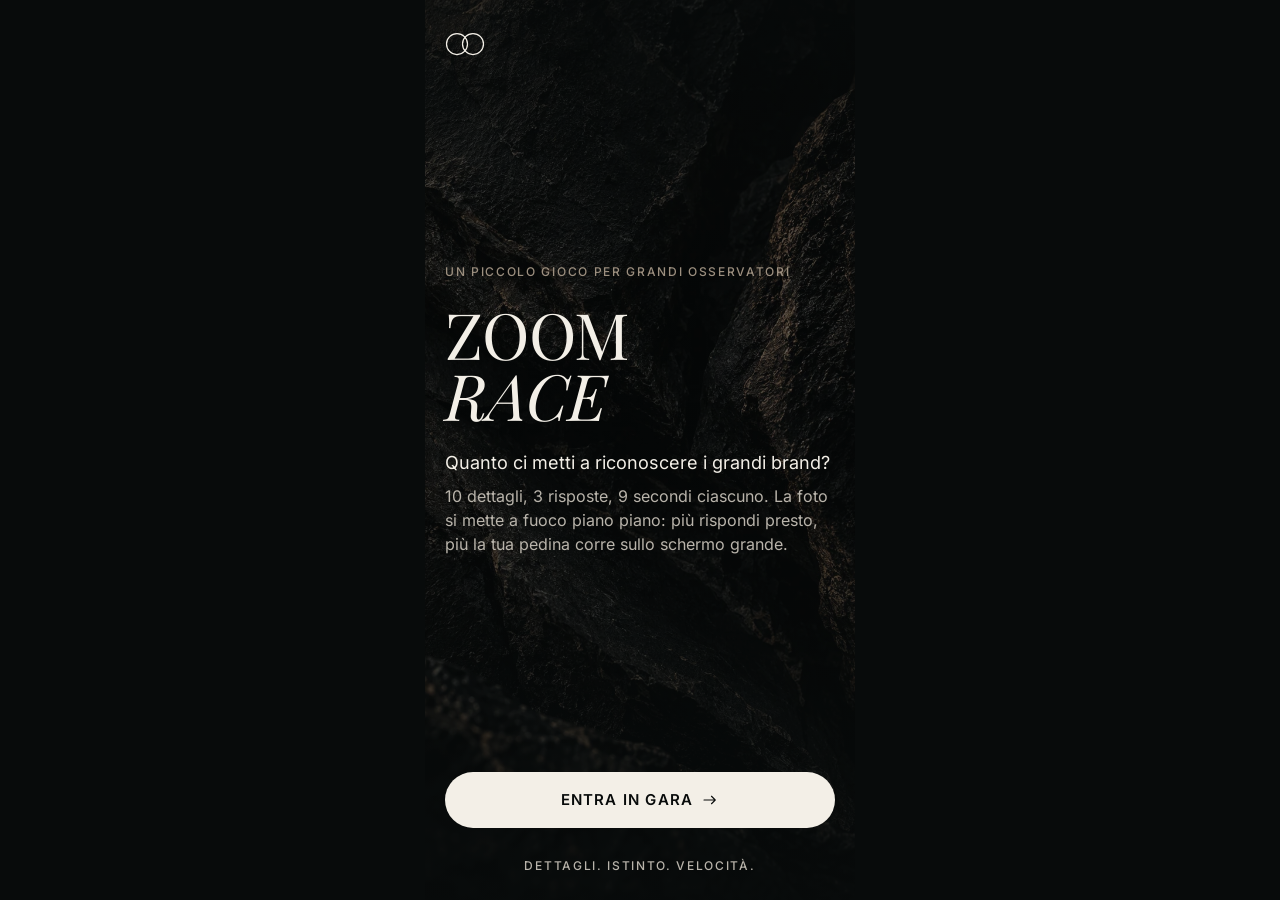
==== commit 25b86f27: "Zoom Race: telefono = gioco, desktop = spettacolo, stato condiviso - Round da 9 s con blur continuo " ====
--- a/riconosci-il-brand/index.html
+++ b/riconosci-il-brand/index.html
@@ -11,48 +11,61 @@
   <link rel="icon" href="assets/icons/favicon.svg" type="image/svg+xml">
   <link rel="stylesheet" href="css/style.css">
   <style>
-    /* Zoom Race da telefono: 10 round, stessa grafica di "Esiste davvero?". */
+    /* Zoom Race da telefono: il telefono è il controller, lo spettacolo è sullo schermo grande. */
     .round__top { justify-content: space-between; }
-    .round__top .t-meta + .t-meta { margin-left: auto; color: var(--text); font-variant-numeric: tabular-nums; }
+    .round__top .t-meta + .t-meta { margin-left: auto; color: var(--text); max-width: 50%; overflow: hidden; text-overflow: ellipsis; white-space: nowrap; }
     .screen--splash .t-display { text-transform: uppercase; }
-    .end { display: flex; flex-direction: column; gap: var(--s4); padding: var(--s8) var(--gutter) var(--s6); flex: 1; }
-    .end .t-score { margin: var(--s2) 0; }
-    .recap { list-style: none; margin: var(--s2) 0 0; padding: 0; border-top: 1px solid var(--border); }
-    .recap li { display: grid; grid-template-columns: 28px 1fr auto; gap: var(--s3); align-items: center; min-height: 40px; border-bottom: 1px solid var(--border); font-size: 15px; }
-    .recap .n { color: var(--text-muted); font-size: 12px; font-variant-numeric: tabular-nums; }
-    .recap .pts { font-variant-numeric: tabular-nums; }
-    .recap .pts.is-zero { color: var(--text-muted); }
-    .dt { display: flex; flex-direction: column; height: 100svh; max-width: 430px; margin: 0 auto; padding-top: env(safe-area-inset-top); }
+    .dt { display: flex; flex-direction: column; min-height: 100svh; max-width: 430px; margin: 0 auto; padding-top: env(safe-area-inset-top); }
+    .dt[data-screen="play"] { height: 100svh; }
+
+    /* ---------- Ingresso: nome e personaggio ---------- */
+    .join { display: flex; flex-direction: column; gap: var(--s3); padding: var(--s8) var(--gutter) var(--s4); flex: 1; }
+    .join .field { margin-top: var(--s2); }
+    .pick { list-style: none; margin: var(--s2) 0 0; padding: 0; display: grid; grid-template-columns: repeat(4, 1fr); gap: var(--s2); }
+    .pick button {
+      width: 100%; display: grid; justify-items: center; gap: 2px; padding: 6px 2px 8px;
+      background: var(--surface); border: 1px solid var(--border); border-radius: 12px; color: var(--text);
+      font: 500 10px/1.2 var(--sans); letter-spacing: .14em; text-transform: uppercase; cursor: pointer;
+      transition: border-color var(--dur-press) var(--ease), opacity var(--dur-base) var(--ease), transform var(--dur-press) var(--ease);
+    }
+    .pick button:active { transform: scale(.97); }
+    .pick img { width: 100%; aspect-ratio: 2 / 3; object-fit: contain; object-position: center bottom; }
+    .pick button[aria-pressed="true"] { border: 2px solid var(--text); padding: 5px 1px 7px; background: var(--surface-2); }
+    .pick button:disabled { opacity: .3; cursor: default; transform: none; }
+    .pick button:disabled img { filter: grayscale(1); }
+    .pick .who { color: var(--text-muted); letter-spacing: .04em; text-transform: none; font-size: 10px; height: 1.2em; max-width: 100%; overflow: hidden; text-overflow: ellipsis; white-space: nowrap; }
+    .join__error { color: var(--wrong); font-size: 14px; min-height: 1.45em; }
+    .dt[data-screen="join"] .actions { position: sticky; background: linear-gradient(to bottom, rgba(8, 11, 11, 0) 0, var(--bg) var(--s4)); }
+
+    /* ---------- Messaggi: attesa, guarda lo schermo, risultato finale ---------- */
+    .msg { flex: 1; display: flex; flex-direction: column; justify-content: center; align-items: center; gap: var(--s3); padding: var(--s8) var(--gutter); text-align: center; }
+    .msg__fig { width: 46%; max-width: 180px; aspect-ratio: 2 / 3; object-fit: contain; object-position: center bottom; filter: drop-shadow(0 14px 22px rgba(0,0,0,.55)); margin-bottom: var(--s2); }
+    .msg .t-h1 { max-width: 16ch; }
+    .msg .t-score { margin: var(--s1) 0; }
+    .msg .t-body { max-width: 30ch; }
+    .msg .btn { width: auto; margin-top: var(--s4); }
+    .msg .spinner { width: 18px; height: 18px; border-radius: 50%; border: 1.5px solid var(--border); border-top-color: var(--text); animation: spin 1s linear infinite; margin-top: var(--s2); }
+    @keyframes spin { to { transform: rotate(360deg); } }
+
+    /* ---------- Round ---------- */
     .dt .media { flex: 1 1 auto; min-height: 180px; height: auto; max-height: min(125vw, 537px); }
     .dt .media img {
       opacity: 1; object-position: var(--focus, 50% 50%); transform-origin: var(--focus, 50% 50%);
       transform: scale(var(--zoom, 1)); filter: blur(var(--blur, 45px));
-      will-change: filter, transform;
+      will-change: filter, transform; transition: opacity var(--dur-base) var(--ease);
     }
     .dt .media img.is-hidden { opacity: 0; }
-    .dt .media.is-revealed img { transition: transform 900ms var(--ease), filter 500ms var(--ease); }
-
-    /* Timer: numero in alto a destra + barra che si consuma sotto l'immagine */
-    .timer {
-      position: absolute; top: var(--s4); right: var(--gutter); z-index: 1;
-      min-width: 64px; padding: 10px var(--s3); border-radius: var(--r-pill);
-      background: rgba(8, 11, 11, 0.72); border: 1px solid var(--border-strong);
-      font: 600 15px/1 var(--sans); font-variant-numeric: tabular-nums; text-align: center; letter-spacing: 0.02em;
-    }
-    .timer.is-low { border-color: var(--wrong); color: var(--wrong); }
+    .dt[data-locked] .media img { opacity: .45; }
+    /* Barra sottile che si consuma: nessun numero sul telefono */
     .timebar { height: 3px; background: var(--border); }
     .timebar span { display: block; height: 100%; width: 100%; background: var(--text); transform-origin: left center; transform: scaleX(var(--left, 1)); }
-    .timebar.is-low span { background: var(--wrong); }
-
-    /* Conto alla rovescia iniziale */
-    .countdown {
-      position: absolute; inset: 0; z-index: 2; display: grid; place-items: center; text-align: center;
-      background: rgba(8, 11, 11, 0.35);
-    }
+    .dt[data-locked] .timebar span { opacity: 0; }
+
+    /* Conto alla rovescia prima di ogni round */
+    .countdown { position: absolute; inset: 0; z-index: 2; display: grid; place-items: center; text-align: center; background: rgba(8, 11, 11, 0.35); }
     .countdown__n { font-family: var(--serif); font-size: 96px; line-height: 1; }
     .countdown__n.is-pop { animation: pop 900ms var(--ease) both; }
     @keyframes pop { from { opacity: 0; transform: scale(1.4); } 30% { opacity: 1; transform: scale(1); } to { opacity: 0; transform: scale(0.92); } }
-    .countdown .btn { width: auto; }
 
     .dt .round__body { flex: 0 0 auto; padding-top: var(--s4); padding-bottom: var(--s3); }
     .dt .prompt { color: var(--text-muted); }
@@ -71,39 +84,26 @@
       flex: none; width: 36px; height: 36px; border-radius: 50%; display: grid; place-items: center;
       border: 1px solid var(--border-strong); font: 600 13px/1 var(--sans); letter-spacing: 0.04em;
     }
-    .opt__icon { margin-left: auto; width: 18px; height: 18px; display: none; }
     .opt[aria-disabled="true"] { cursor: default; transform: none; }
-    .opt.is-dim { opacity: 0.35; }
-    .opt.is-right { border-color: var(--correct); background: rgba(151, 197, 158, 0.16); }
-    .opt.is-right .opt__key { background: var(--correct); color: var(--bg); border-color: var(--correct); }
-    .opt.is-wrong { border-color: var(--wrong); background: rgba(199, 142, 120, 0.16); }
-    .opt.is-wrong .opt__key { background: var(--wrong); color: var(--bg); border-color: var(--wrong); }
-    .opt.is-right .opt__icon, .opt.is-wrong .opt__icon { display: block; }
-
-    /* Esito */
-    .result-line { display: flex; align-items: baseline; justify-content: space-between; gap: var(--s3); }
-    .points { font-family: var(--serif); font-size: 40px; line-height: 1; font-variant-numeric: tabular-nums lining-nums; }
-    .points.is-zero { color: var(--text-muted); }
+    .dt[data-phase="countdown"] .opt { opacity: .5; }
+
+    /* Dopo il tocco: risposta registrata, senza dire se è giusta */
+    .locked { display: grid; justify-items: center; gap: var(--s2); text-align: center; padding: var(--s4) 0 var(--s2); animation: reveal-in var(--dur-reveal) var(--ease) both; }
+    .locked .t-h1 { font-size: clamp(28px, 8.4vw, 34px); }
+    .locked__note { color: var(--wrong); font-size: 14px; min-height: 1.45em; text-align: center; }
     .dt .actions { position: static; background: none; padding-top: var(--s3); }
-    .dt [data-phase="play"] .actions-next { display: none; }
-
-    .proto-note { text-align: center; margin-top: var(--s2); }
-    /* Dopo la risposta: via timer e nota, così testo e pulsante entrano anche su schermi bassi */
-    .dt[data-phase="result"] .timer, .dt[data-phase="result"] .proto-note { display: none; }
-    @media (max-height: 700px) { .dt[data-phase="result"] [data-result-text] { font-size: 15px; } .dt[data-phase="result"] .opt { min-height: 44px; } }
-    @media (max-height: 640px) { .opt { min-height: 46px; } .opt__key { width: 32px; height: 32px; } .points { font-size: 32px; } }
-    @media (prefers-reduced-motion: reduce) { .countdown__n.is-pop { animation: none; } }
+    @media (max-height: 640px) { .opt { min-height: 46px; } .opt__key { width: 32px; height: 32px; } }
+    @media (prefers-reduced-motion: reduce) { .countdown__n.is-pop { animation: none; } .msg .spinner { animation-duration: 3s; } }
   </style>
 </head>
 <body>
   <svg width="0" height="0" class="sprite" aria-hidden="true" focusable="false">
     <symbol id="i-logo" viewBox="0 0 40 24"><circle cx="12" cy="12" r="10.5" fill="none" stroke="currentColor" stroke-width="1.25"/><circle cx="28" cy="12" r="10.5" fill="none" stroke="currentColor" stroke-width="1.25"/></symbol>
-    <symbol id="i-tick" viewBox="0 0 24 24"><path d="m5 12.5 4.5 4.5L19 7.5" fill="none" stroke="currentColor" stroke-width="1.75" stroke-linecap="round" stroke-linejoin="round"/></symbol>
-    <symbol id="i-miss" viewBox="0 0 24 24"><circle cx="12" cy="12" r="8.5" fill="none" stroke="currentColor" stroke-width="1.5"/><path d="M8.5 12h7" stroke="currentColor" stroke-width="1.5" stroke-linecap="round"/></symbol>
     <symbol id="i-arrow" viewBox="0 0 24 24"><path d="M4 12h15m-5-5 5 5-5 5" fill="none" stroke="currentColor" stroke-width="1.5" stroke-linecap="round" stroke-linejoin="round"/></symbol>
   </svg>
 
-  <section class="screen screen--splash" data-splash style="max-width: 430px; margin: 0 auto;">
+  <!-- Splash -->
+  <section class="screen screen--splash" data-screen="splash" style="max-width: 430px; margin: 0 auto;">
     <div class="splash__bg" aria-hidden="true"></div>
     <div class="screen__body">
       <svg class="logo" aria-hidden="true"><use href="#i-logo"/></svg>
@@ -111,202 +111,359 @@
         <p class="t-meta accent splash__eyebrow">Un piccolo gioco per grandi osservatori</p>
         <h1 class="t-display">Zoom<br><em>Race</em></h1>
         <p class="t-lead">Quanto ci metti a riconoscere i grandi brand?</p>
-        <p class="t-body muted">10 dettagli, 3 risposte, 8 secondi ciascuno. La foto si mette a fuoco piano piano: più rispondi presto, più punti fai.</p>
+        <p class="t-body muted">10 dettagli, 3 risposte, 9 secondi ciascuno. La foto si mette a fuoco piano piano: più rispondi presto, più la tua pedina corre sullo schermo grande.</p>
       </div>
     </div>
     <div class="actions">
-      <button type="button" class="btn btn--primary" data-go>Inizia <svg aria-hidden="true"><use href="#i-arrow"/></svg></button>
+      <button type="button" class="btn btn--primary" data-enter>Entra in gara <svg aria-hidden="true"><use href="#i-arrow"/></svg></button>
       <p class="t-meta muted splash__footer">Dettagli. Istinto. Velocità.</p>
     </div>
   </section>
 
-  <main class="dt" data-root data-phase="ready" hidden>
+  <!-- Ingresso: nome e personaggio -->
+  <section class="dt" data-screen="join" hidden>
+    <form class="join" data-join-form novalidate>
+      <p class="t-meta accent">Entra in gara</p>
+      <h2 class="t-h1">Scegli il tuo personaggio</h2>
+      <div class="field">
+        <label class="field__label" for="nick">Il tuo nome</label>
+        <input class="field__input" id="nick" name="nick" maxlength="16" autocomplete="nickname" autocapitalize="words" placeholder="Come ti chiamano in call" enterkeyhint="done">
+      </div>
+      <ul class="pick" data-pick role="list"></ul>
+      <p class="join__error" data-join-error aria-live="polite"></p>
+    </form>
+    <div class="actions">
+      <button type="button" class="btn btn--primary" data-join aria-disabled="true">Entra <svg aria-hidden="true"><use href="#i-arrow"/></svg></button>
+    </div>
+  </section>
+
+  <!-- Messaggi -->
+  <section class="dt" data-screen="msg" hidden>
+    <div class="msg" aria-live="polite">
+      <img class="msg__fig" data-msg-fig alt="" hidden>
+      <p class="t-meta accent" data-msg-eyebrow></p>
+      <p class="t-score" data-msg-big hidden></p>
+      <h2 class="t-h1" data-msg-title></h2>
+      <p class="t-body muted" data-msg-text></p>
+      <span class="spinner" data-msg-spinner aria-hidden="true" hidden></span>
+      <button type="button" class="btn btn--primary" data-msg-btn hidden></button>
+    </div>
+  </section>
+
+  <!-- Round -->
+  <main class="dt" data-screen="play" data-phase="countdown" hidden>
     <header class="round__header">
-      <div class="round__top"><span class="home" aria-hidden="true"><svg class="logo"><use href="#i-logo"/></svg></span><p class="t-meta" data-counter>Round 1 di 10</p><p class="t-meta" data-total>0 pt</p></div>
+      <div class="round__top"><span class="home" aria-hidden="true"><svg class="logo"><use href="#i-logo"/></svg></span><p class="t-meta" data-counter>Round 1 di 10</p><p class="t-meta" data-me></p></div>
       <div class="progress"><span class="progress__fill" data-progress style="width:10%"></span></div>
     </header>
 
     <figure class="media" data-media>
-      <img data-img src="" alt="" draggable="false">
-      <span class="timer" data-timer aria-hidden="true">8,0</span>
-      <div class="countdown" data-countdown>
-        <button type="button" class="btn btn--primary" data-start>Sono pronto</button>
-      </div>
+      <img data-img src="" alt="" draggable="false" class="is-hidden">
+      <div class="countdown" data-countdown><span class="countdown__n">3</span></div>
     </figure>
-    <div class="timebar" data-timebar aria-hidden="true"><span></span></div>
+    <div class="timebar" aria-hidden="true"><span data-timebar></span></div>
 
     <div class="screen__body round__body" aria-live="polite">
-      <div data-question>
-        <p class="t-meta prompt">Di che brand è questo dettaglio?</p>
-      </div>
-      <div data-result hidden>
-        <div class="result-line">
-          <p class="verdict t-meta" data-verdict><svg class="icon" aria-hidden="true"><use data-verdict-icon href="#i-tick"/></svg><span data-verdict-text></span></p>
-          <p class="points" data-points>+0</p>
-        </div>
-        <p class="t-body muted" data-result-text></p>
-      </div>
+      <p class="t-meta prompt">Di che brand è questo dettaglio?</p>
     </div>
 
     <div class="actions">
       <div class="options" data-options role="group" aria-label="Di che brand è questo dettaglio?">
-        <button type="button" class="opt" data-opt="0" aria-disabled="true"><span class="opt__key">A</span><span data-label>Omega</span><svg class="opt__icon" aria-hidden="true"><use href="#i-tick"/></svg></button>
-        <button type="button" class="opt" data-opt="1" aria-disabled="true"><span class="opt__key">B</span><span data-label>Rolex</span><svg class="opt__icon" aria-hidden="true"><use href="#i-tick"/></svg></button>
-        <button type="button" class="opt" data-opt="2" aria-disabled="true"><span class="opt__key">C</span><span data-label>Tudor</span><svg class="opt__icon" aria-hidden="true"><use href="#i-tick"/></svg></button>
+        <button type="button" class="opt" data-opt="0" aria-disabled="true"><span class="opt__key">A</span><span data-label></span></button>
+        <button type="button" class="opt" data-opt="1" aria-disabled="true"><span class="opt__key">B</span><span data-label></span></button>
+        <button type="button" class="opt" data-opt="2" aria-disabled="true"><span class="opt__key">C</span><span data-label></span></button>
       </div>
-      <button type="button" class="btn btn--primary" data-next hidden><span data-next-label>Prossimo round</span> <svg aria-hidden="true"><use href="#i-arrow"/></svg></button>
-      <p class="t-small muted proto-note">Prototipo · partita singola, senza regia collegata</p>
+      <div class="locked" data-locked-box hidden>
+        <p class="t-meta accent" data-locked-eyebrow>Risposta registrata</p>
+        <p class="t-h1">Guarda lo schermo 👀</p>
+      </div>
+      <p class="locked__note" data-note aria-live="polite"></p>
     </div>
   </main>
 
-  <section class="dt" data-end hidden>
-    <div class="end">
-      <p class="t-meta accent">Il tuo risultato</p>
-      <p class="t-score" data-end-score>0</p>
-      <p class="t-body muted" data-end-text></p>
-      <ol class="recap" data-recap></ol>
-    </div>
-    <div class="actions"><button type="button" class="btn btn--primary" data-replay>Rigioca <svg aria-hidden="true"><use href="#i-arrow"/></svg></button></div>
-  </section>
-
   <script src="js/rounds.js"></script>
+  <script src="js/config.js"></script>
+  <script src="js/net.js"></script>
   <script>
   (function () {
     "use strict";
-    var ROUNDS = window.ZR_ROUNDS, DURATION = window.ZR_ROUND_MS, STEPS = window.ZR_BLUR_STEPS, POINTS = window.ZR_POINTS;
-    var TOTAL = ROUNDS.length;
+    var ROUNDS = window.ZR_ROUNDS, STEPS = window.ZR_BLUR_STEPS, TOTAL = ROUNDS.length;
+    var NET = window.ZRNet;
+    var CHARS = ["Astro","Neko","Dino","Bot","Ducky","Bubu","Lapin","Panda","Pixel","Fungo","Ghost","Cool","Espresso","Cactus","Pingu","Luna"];
+    var IMG = function (i) { return "assets/personaggi/" + String(i + 1).padStart(2, "0") + "-" + CHARS[i].toLowerCase() + ".webp"; };
 
     var $ = function (s) { return document.querySelector(s); };
-    var root = $("[data-root]"), media = $("[data-media]"), img = $("[data-img]");
-    var timer = $("[data-timer]"), bar = $("[data-timebar]"), cd = $("[data-countdown]");
+    var screens = Array.prototype.slice.call(document.querySelectorAll("[data-screen]"));
+    var play = $('[data-screen="play"]'), media = $("[data-media]"), img = $("[data-img]"), cd = $("[data-countdown]");
     var opts = Array.prototype.slice.call(document.querySelectorAll("[data-opt]"));
     var reduce = matchMedia("(prefers-reduced-motion: reduce)").matches;
-    var idx = 0, t0 = 0, raf = 0, done = true, results = [];
-
-    /* Precarica tutte le immagini */
+
+    var me = null;            // { gameId, playerId, secret }: salvato sul telefono per rientrare dopo una ricarica
+    var game = null, players = [], unwatch = null, searching = 0;
+    var picked = -1, joining = false;
+    var shownRound = 0, lockedRound = 0, sending = false, lastCd = 0, raf = 0;
+    var ready = NET.ready();
+
+    /* Precarica le immagini dei round */
     ROUNDS.forEach(function (r) { var i = new Image(); i.src = r.image; });
 
-    /* Sfocatura continua: interpola tra i passi distribuiti sugli 8 secondi, senza mai arrivare a 0 */
+    function show(name) {
+      screens.forEach(function (s) { s.hidden = s.getAttribute("data-screen") !== name; });
+    }
+
+    /* ---------- Messaggi ---------- */
+    function msg(o) {
+      show("msg");
+      var fig = $("[data-msg-fig]");
+      fig.hidden = o.avatar === undefined;
+      if (o.avatar !== undefined && fig.getAttribute("src") !== IMG(o.avatar)) fig.src = IMG(o.avatar);
+      $("[data-msg-eyebrow]").textContent = o.eyebrow || "";
+      var big = $("[data-msg-big]"); big.hidden = !o.big; big.textContent = o.big || "";
+      $("[data-msg-title]").textContent = o.title || "";
+      $("[data-msg-text]").textContent = o.text || "";
+      $("[data-msg-spinner]").hidden = !o.spinner;
+      var b = $("[data-msg-btn]"); b.hidden = !o.button; b.textContent = o.button || ""; b.onclick = o.onButton || null;
+    }
+
+    /* ---------- Trovare la gara ---------- */
+    function enter() {
+      clearTimeout(searching);
+      msg({ eyebrow: "Zoom Race", title: "Cerco la gara…", spinner: true });
+      ready.then(function () { return NET.openGame(); }).then(function (g) {
+        if (!g) { waitForGame(false); return; }
+        follow(g.id);
+      }).catch(function () { waitForGame(true); });
+    }
+    function waitForGame(offline) {
+      msg({ eyebrow: "Zoom Race", title: "Nessuna gara aperta",
+            text: offline && NET.mode === "local"
+              ? "Modalità prova: apri la regia (zoom-race.html) in un'altra scheda di questo browser."
+              : "Aspetta che la regia apra la partita. Riprovo da solo.",
+            spinner: true });
+      searching = setTimeout(enter, 3000);
+    }
+    function follow(gameId) {
+      if (unwatch) unwatch();
+      game = null;
+      unwatch = NET.watch(gameId, function (snap) { game = snap.game; players = snap.players; render(); });
+    }
+
+    /* ---------- Stato condiviso → schermata ---------- */
+    function mine() {
+      if (!me || !game || me.gameId !== game.id) return null;
+      return players.filter(function (p) { return p.id === me.playerId; })[0] || null;
+    }
+
+    function render() {
+      if (!game) return;
+      var p = mine();
+      if (game.state === "closed") {
+        if (me && me.gameId === game.id) { NET.store("player", null); me = null; }
+        msg({ eyebrow: "Zoom Race", title: "Partita chiusa", text: "La regia ha chiuso questa gara.",
+              button: "Cerca una nuova gara", onButton: enter });
+        return;
+      }
+      if (!p) {
+        if (me && me.gameId === game.id && game.state === "lobby") {   // appena entrato: la lista non mi ha ancora
+          msg({ eyebrow: "Sei dentro", title: "Un attimo…", spinner: true });
+          return;
+        }
+        if (game.state === "lobby") { renderJoin(); return; }
+        msg({ eyebrow: "Zoom Race", title: "Gara già partita", text: "Questa gara è già in corso: entrerai nella prossima.", spinner: true });
+        clearTimeout(searching); searching = setTimeout(enter, 5000);
+        return;
+      }
+      $("[data-me]").textContent = p.nickname;
+      var st = game.state;
+      if (st === "lobby") {
+        msg({ avatar: p.avatar, eyebrow: "Sei dentro", title: "Ciao " + p.nickname + ".",
+              text: "Guarda lo schermo grande: la gara parte quando la regia dà il via." });
+      } else if (st === "countdown" || st === "round") {
+        startPlay();
+      } else if (st === "reveal") {
+        msg({ avatar: p.avatar, eyebrow: "Round " + game.round + " di " + TOTAL, title: "Guarda lo schermo 👀",
+              text: "Risposta e corsa sono sullo schermo grande." });
+      } else if (st === "final") {
+        msg({ avatar: p.avatar, eyebrow: "Corsa finale", title: "Guarda lo schermo 👀", text: "Si va al traguardo." });
+      } else if (st === "podium") {
+        var pos = NET.rank(players).indexOf(p) + 1;
+        msg({ avatar: p.avatar, eyebrow: "Hai chiuso", big: pos + "°", title: p.total_score + " pt",
+              text: p.correct_count + " brand riconosciuti su " + TOTAL + " · " + players.length + (players.length === 1 ? " giocatore" : " giocatori") + "." });
+      }
+    }
+
+    /* ---------- Ingresso ---------- */
+    var nick = $("#nick"), joinBtn = $("[data-join]"), joinErr = $("[data-join-error]");
+    try { nick.value = localStorage.getItem("zr-nick") || ""; } catch (e) {}
+    $("[data-pick]").innerHTML = CHARS.map(function (c, i) {
+      return '<li><button type="button" data-avatar="' + i + '" aria-pressed="false"><img src="' + IMG(i) + '" alt="">' +
+        '<span>' + c + '</span><span class="who" data-who></span></button></li>';
+    }).join("");
+    var pickBtns = Array.prototype.slice.call(document.querySelectorAll("[data-avatar]"));
+
+    function renderJoin() {
+      var first = $('[data-screen="join"]').hidden;
+      show("join");
+      var taken = {};
+      players.forEach(function (p) { taken[p.avatar] = p.nickname; });
+      if (taken[picked] !== undefined) picked = -1;
+      pickBtns.forEach(function (b, i) {
+        var t = taken[i] !== undefined;
+        b.disabled = t;
+        b.setAttribute("aria-pressed", String(i === picked));
+        b.querySelector("[data-who]").textContent = t ? taken[i] : "";
+        b.setAttribute("aria-label", CHARS[i] + (t ? ", già scelto da " + taken[i] : ""));
+      });
+      if (players.length >= 16) joinErr.textContent = "Gara al completo: 16 giocatori su 16.";
+      updateJoinBtn();
+      if (first) window.scrollTo(0, 0);
+    }
+    function updateJoinBtn() {
+      joinBtn.setAttribute("aria-disabled", nick.value.trim() && picked >= 0 && !joining ? "false" : "true");
+    }
+    nick.addEventListener("input", function () { joinErr.textContent = ""; updateJoinBtn(); });
+    $("[data-pick]").addEventListener("click", function (e) {
+      var b = e.target.closest("[data-avatar]");
+      if (!b || b.disabled) return;
+      picked = +b.getAttribute("data-avatar");
+      pickBtns.forEach(function (x) { x.setAttribute("aria-pressed", String(x === b)); });
+      joinErr.textContent = "";
+      updateJoinBtn();
+    });
+    function doJoin(e) {
+      if (e) e.preventDefault();
+      var name = nick.value.trim();
+      if (!name) { joinErr.textContent = "Scrivi il tuo nome."; nick.focus(); return; }
+      if (picked < 0) { joinErr.textContent = "Scegli un personaggio."; return; }
+      if (joining || !game) return;
+      joining = true; updateJoinBtn();
+      try { localStorage.setItem("zr-nick", name); } catch (err) {}
+      var gid = game.id, av = picked;
+      NET.join(gid, name, av).then(function (r) {
+        me = { gameId: gid, playerId: r.playerId, secret: r.secret };
+        NET.store("player", me);
+        joining = false;
+        msg({ avatar: av, eyebrow: "Sei dentro", title: "Ciao " + name + ".",
+              text: "Guarda lo schermo grande: la gara parte quando la regia dà il via." });
+      }).catch(function (err) {
+        joining = false;
+        var c = NET.codeOf(err);
+        joinErr.textContent =
+          c === "taken" ? "Questo personaggio è appena stato preso: scegline un altro." :
+          c === "full" ? "Gara al completo: 16 giocatori su 16." :
+          c === "not_open" ? "La gara è appena partita: entrerai nella prossima." :
+          c === "name" ? "Scrivi il tuo nome." : "Connessione non riuscita. Riprova.";
+        if (c === "taken") picked = -1;
+        updateJoinBtn();
+      });
+    }
+    $("[data-join-form]").addEventListener("submit", doJoin);
+    joinBtn.addEventListener("click", doJoin);
+
+    /* ---------- Round ---------- */
+    /* Sfocatura continua: interpola tra i passi distribuiti sui 9 secondi, senza mai arrivare a 0 */
     function blurAt(p) {
       var x = Math.min(1, Math.max(0, p)) * (STEPS.length - 1), k = Math.floor(x), f = x - k;
       if (k >= STEPS.length - 1) return STEPS[STEPS.length - 1];
       return STEPS[k] + (STEPS[k + 1] - STEPS[k]) * f;
     }
-    function fmt(sec) { return sec.toFixed(1).replace(".", ","); }
-    function totalPts() { return results.reduce(function (a, r) { return a + r.points; }, 0); }
-
-    function setProgress(p) {
-      media.style.setProperty("--blur", blurAt(p).toFixed(2) + "px");
-      var left = Math.max(0, 1 - p);
-      bar.style.setProperty("--left", left.toFixed(4));
-      timer.textContent = fmt(left * DURATION / 1000);
-      var low = left < 0.25;
-      timer.classList.toggle("is-low", low); bar.classList.toggle("is-low", low);
-    }
-
-    function load(i) {
-      idx = i; done = false;
-      var r = ROUNDS[i];
-      cancelAnimationFrame(raf);
-      root.setAttribute("data-phase", "ready");
-      media.classList.remove("is-revealed");
+
+    function setLocked(label) {
+      if (label) {
+        play.setAttribute("data-locked", "");
+        $("[data-locked-eyebrow]").textContent = label;
+        $("[data-options]").hidden = true; $("[data-locked-box]").hidden = false;
+      } else {
+        play.removeAttribute("data-locked");
+        $("[data-options]").hidden = false; $("[data-locked-box]").hidden = true;
+      }
+    }
+
+    function loadRound(n) {
+      var r = ROUNDS[n - 1];
+      shownRound = n; lastCd = 0;
       media.style.setProperty("--focus", r.focus);
       media.style.setProperty("--zoom", r.zoom);
-      img.src = r.image; img.alt = r.alt;
-      setProgress(0);
-      $("[data-counter]").textContent = "Round " + (i + 1) + " di " + TOTAL;
-      $("[data-progress]").style.width = ((i + 1) / TOTAL * 100) + "%";
-      $("[data-total]").textContent = totalPts() + " pt";
-      opts.forEach(function (o, k) {
-        o.className = "opt"; o.setAttribute("aria-disabled", "true");
-        o.querySelector("[data-label]").textContent = r.options[k];
+      media.style.setProperty("--blur", STEPS[0] + "px");
+      img.classList.add("is-hidden");
+      img.src = r.image;
+      $("[data-counter]").textContent = "Round " + n + " di " + TOTAL;
+      $("[data-progress]").style.width = (n / TOTAL * 100) + "%";
+      opts.forEach(function (o, k) { o.querySelector("[data-label]").textContent = r.options[k]; o.setAttribute("aria-disabled", "true"); });
+      $("[data-note]").textContent = "";
+      $("[data-timebar]").style.setProperty("--left", 1);
+      setLocked(null);
+    }
+
+    function startPlay() {
+      var first = play.hidden;
+      show("play");
+      if (game.round !== shownRound || (game.state === "countdown" && lockedRound === game.round)) {
+        if (game.state === "countdown" && lockedRound === game.round) lockedRound = 0;   // round fatto ripartire dalla regia
+        loadRound(game.round);
+      }
+      var p = mine();
+      if (p && p.answered_round >= game.round && lockedRound !== game.round) { lockedRound = game.round; setLocked("Risposta registrata"); }
+      if (first) window.scrollTo(0, 0);
+      cancelAnimationFrame(raf);
+      raf = requestAnimationFrame(tick);
+    }
+
+    function tick() {
+      if (!game || play.hidden || (game.state !== "countdown" && game.state !== "round")) return;
+      var el = NET.now() - game.phase_ms;
+      play.setAttribute("data-phase", game.state);
+      if (game.state === "countdown") {
+        var n = Math.max(1, Math.min(3, 3 - Math.floor(el / 1000)));
+        cd.hidden = false;
+        if (n !== lastCd) { lastCd = n; cd.innerHTML = '<span class="countdown__n' + (reduce ? "" : " is-pop") + '">' + n + "</span>"; }
+      } else {
+        cd.hidden = true;
+        img.classList.remove("is-hidden");
+        var p = Math.min(1, Math.max(0, el / game.round_ms));
+        if (lockedRound !== game.round) {
+          media.style.setProperty("--blur", blurAt(p).toFixed(2) + "px");
+          $("[data-timebar]").style.setProperty("--left", (1 - p).toFixed(4));
+          if (p >= 1) { lockedRound = game.round; setLocked("Tempo scaduto"); }
+          else if (!sending) opts.forEach(function (o) { o.removeAttribute("aria-disabled"); });
+        }
+      }
+      raf = requestAnimationFrame(tick);
+    }
+
+    $("[data-options]").addEventListener("click", function (e) {
+      var o = e.target.closest("[data-opt]");
+      if (!o || o.getAttribute("aria-disabled") === "true" || !game || game.state !== "round" || !me) return;
+      if (lockedRound === game.round || sending) return;
+      var round = game.round, choice = +o.getAttribute("data-opt");
+      sending = true;
+      opts.forEach(function (x) { x.setAttribute("aria-disabled", "true"); });
+      lockedRound = round;                              // risposta bloccata al primo tocco
+      setLocked("Risposta registrata");
+      $("[data-note]").textContent = "";
+      if (navigator.vibrate) navigator.vibrate(12);
+      NET.answer(me.playerId, me.secret, round, choice).then(function (r) {
+        sending = false;
+        if (r && r.ok === false && (r.reason === "late" || r.reason === "closed") && game && game.round === round) setLocked("Tempo scaduto");
+      }).catch(function () {
+        sending = false;
+        if (game && game.state === "round" && game.round === round && NET.now() < game.ends_ms) {
+          lockedRound = 0; setLocked(null);             // non è arrivata: si può ritoccare
+          $("[data-note]").textContent = "La risposta non è arrivata. Tocca di nuovo.";
+        }
       });
-      $("[data-question]").hidden = false; $("[data-result]").hidden = true;
-      $("[data-options]").hidden = false; $("[data-next]").hidden = true;
-    }
-
-    function countdown(then) {
-      cd.hidden = false;
-      var n = 3;
-      (function step() {
-        if (n === 0) { cd.hidden = true; then(); return; }
-        cd.innerHTML = '<span class="countdown__n is-pop">' + n + "</span>";
-        n--; setTimeout(step, reduce ? 300 : 800);
-      })();
-    }
-
-    /* Le opzioni compaiono subito e la sfocatura parte nello stesso istante */
-    function start() {
-      cd.hidden = true;
-      root.setAttribute("data-phase", "play");
-      opts.forEach(function (o) { o.removeAttribute("aria-disabled"); });
-      t0 = performance.now();
-      (function tick(now) {
-        var p = Math.min(1, (now - t0) / DURATION);
-        setProgress(p);
-        if (p >= 1) { finish(null, DURATION); return; }
-        raf = requestAnimationFrame(tick);
-      })(t0);
-    }
-
-    function finish(choice, ms) {
-      if (done) return; done = true; cancelAnimationFrame(raf);
-      var r = ROUNDS[idx];
-      root.setAttribute("data-phase", "result");
-      var correct = choice === r.correct;
-      var pts = choice === null ? 0 : POINTS(ms / 1000, correct);
-      results[idx] = { choice: choice, ms: ms, correct: correct, points: pts };
-      if (navigator.vibrate) navigator.vibrate(correct ? 12 : [10, 40, 10]);
-
-      // Reveal: a fuoco e prodotto intero
-      media.classList.add("is-revealed");
-      media.style.setProperty("--blur", "0px"); media.style.setProperty("--zoom", 1);
-
-      opts.forEach(function (o, k) {
-        o.setAttribute("aria-disabled", "true");
-        if (k === r.correct) { o.classList.add("is-right"); o.querySelector("use").setAttribute("href", "#i-tick"); }
-        else if (k === choice) { o.classList.add("is-wrong"); o.querySelector("use").setAttribute("href", "#i-miss"); }
-        else o.classList.add("is-dim");
+    });
+
+    /* ---------- Avvio ---------- */
+    $("[data-enter]").addEventListener("click", enter);
+    ready.then(function () {
+      var saved = NET.store("player");
+      if (!saved) return;
+      return NET.getGame(saved.gameId).then(function (g) {
+        if (!g || g.state === "closed") { NET.store("player", null); return; }
+        me = saved; follow(g.id);                       // rientro dopo una ricarica
       });
-
-      var brand = r.options[r.correct];
-      $("[data-verdict-icon]").setAttribute("href", correct ? "#i-tick" : "#i-miss");
-      $("[data-verdict-text]").textContent = choice === null ? "Tempo scaduto." : (correct ? "Esatto." : "Non proprio.");
-      var pe = $("[data-points]"); pe.textContent = "+" + pts; pe.classList.toggle("is-zero", !pts);
-      $("[data-result-text]").textContent = correct
-        ? "Era " + brand + ". Riconosciuto in " + fmt(ms / 1000) + " secondi."
-        : "Era " + brand + ".";
-      $("[data-total]").textContent = totalPts() + " pt";
-      $("[data-question]").hidden = true; $("[data-result]").hidden = false;
-      $("[data-next-label]").textContent = idx === TOTAL - 1 ? "Vedi il risultato" : "Prossimo round";
-      setTimeout(function () { $("[data-next]").hidden = false; }, reduce ? 0 : 600);
-    }
-
-    function showEnd() {
-      root.hidden = true; $("[data-end]").hidden = false; window.scrollTo(0, 0);
-      var tot = totalPts(), right = results.filter(function (r) { return r.correct; }).length;
-      $("[data-end-score]").textContent = tot + " pt";
-      $("[data-end-text]").textContent = right + " brand riconosciuti su " + TOTAL + ".";
-      $("[data-recap]").innerHTML = ROUNDS.map(function (r, i) {
-        var x = results[i];
-        return '<li><span class="n">' + String(i + 1).padStart(2, "0") + "</span><span>" + r.options[r.correct] +
-          '</span><span class="pts' + (x.points ? "" : " is-zero") + '">' + (x.points ? "+" + x.points : (x.choice === null ? "tempo scaduto" : "0")) + "</span></li>";
-      }).join("");
-    }
-
-    document.addEventListener("click", function (e) {
-      if (e.target.closest("[data-go]")) { $("[data-splash]").hidden = true; root.hidden = false; window.scrollTo(0, 0); load(0); return; }
-      if (e.target.closest("[data-start]")) { countdown(start); return; }
-      if (e.target.closest("[data-next]")) {
-        if (idx === TOTAL - 1) { showEnd(); return; }
-        load(idx + 1); start(); return;
-      }
-      if (e.target.closest("[data-replay]")) { results = []; $("[data-end]").hidden = true; root.hidden = false; load(0); cd.innerHTML = '<button type="button" class="btn btn--primary" data-start>Sono pronto</button>'; cd.hidden = false; return; }
-      var o = e.target.closest("[data-opt]");
-      if (o && o.getAttribute("aria-disabled") !== "true" && !done) {
-        finish(+o.getAttribute("data-opt"), Math.min(DURATION, performance.now() - t0));   // risposta bloccata al primo tocco
-      }
-    });
+    }).catch(function () {});
   })();
   </script>
 </body>
